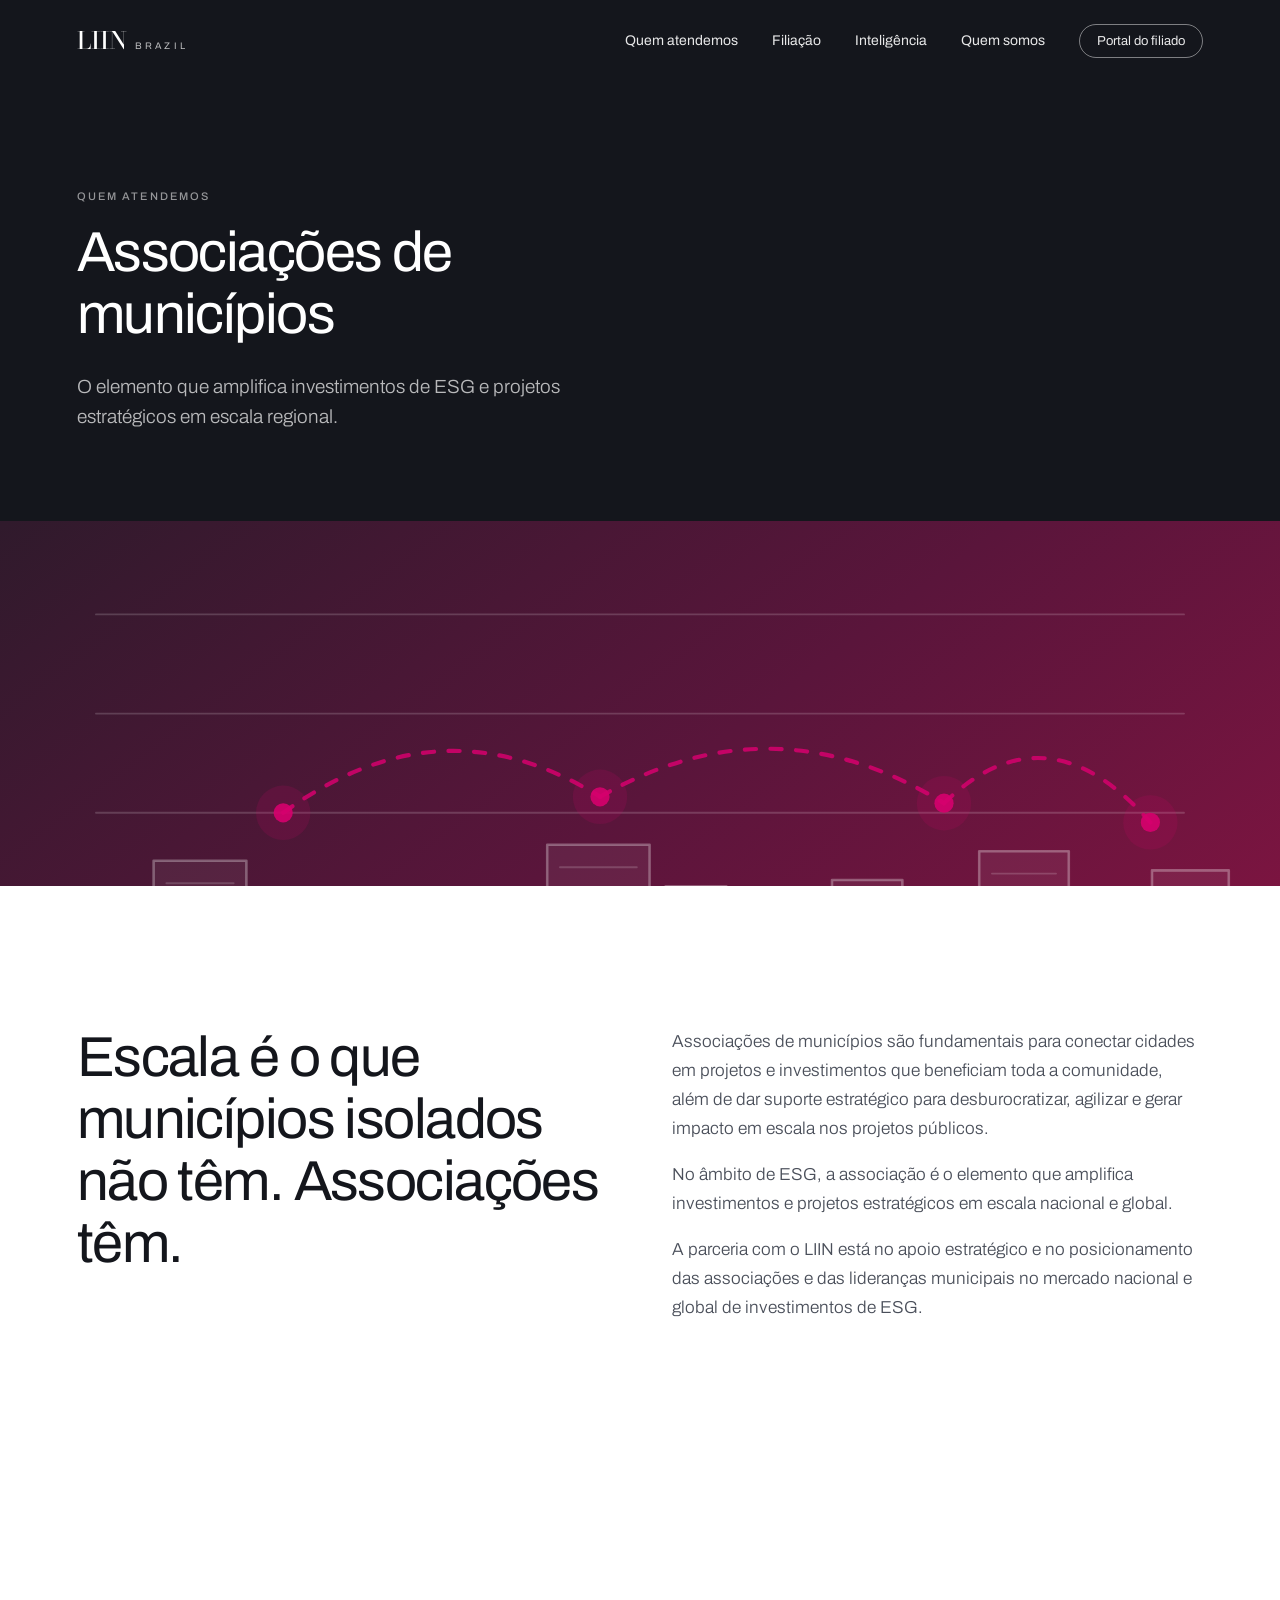
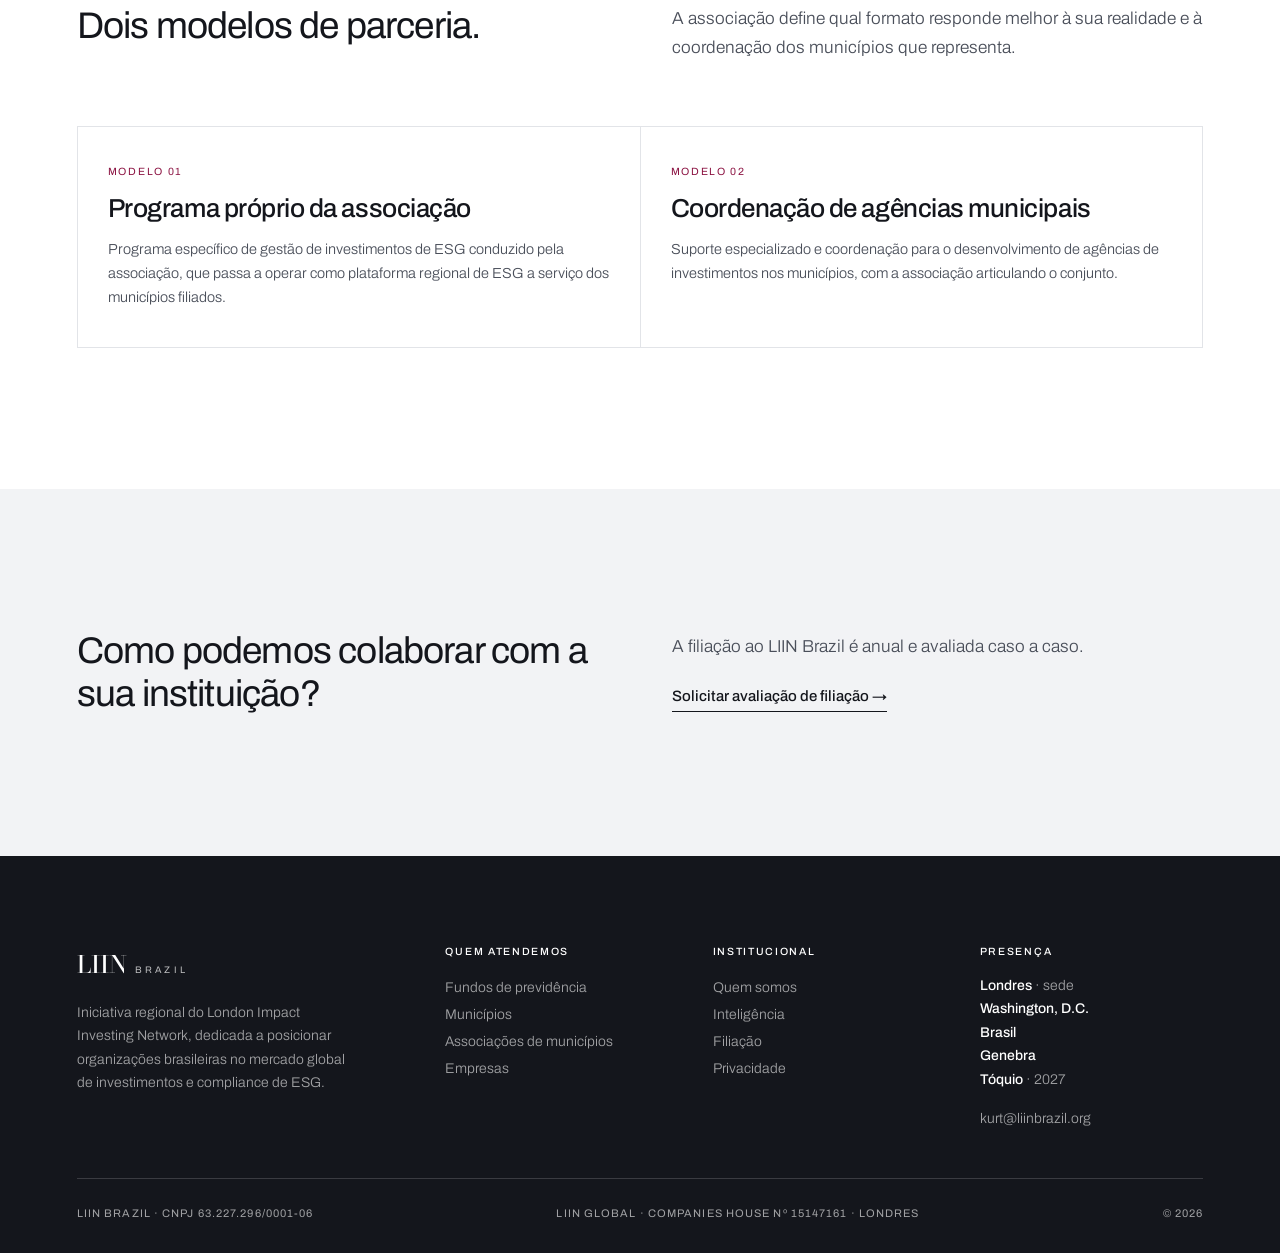
==== associacoes-de-municipios.html @ 5e92a4c8 "Add files via upload" ====
<!doctype html>
<html lang="pt-BR">
<head>
<meta charset="utf-8">
<meta name="viewport" content="width=device-width,initial-scale=1">
<title>Associações de municípios — LIIN Brazil</title>
<meta name="description" content="Dois modelos de parceria do LIIN Brazil para associações de municípios no mercado de investimentos de ESG.">
<link rel="canonical" href="https://liinbrazil.org/associacoes-de-municipios">
<meta property="og:type" content="website"><meta property="og:site_name" content="LIIN Brazil">
<meta property="og:locale" content="pt_BR"><meta property="og:title" content="Associações de municípios — LIIN Brazil">
<meta property="og:description" content="Dois modelos de parceria do LIIN Brazil para associações de municípios no mercado de investimentos de ESG.">
<meta property="og:url" content="https://liinbrazil.org/associacoes-de-municipios">
<meta property="og:image" content="https://liinbrazil.org/img/og-liin.png">
<meta name="twitter:card" content="summary_large_image">
<meta name="theme-color" content="#14161C">
<link rel="icon" href="/favicon.svg" type="image/svg+xml">
<link rel="preconnect" href="https://fonts.googleapis.com">
<link rel="preconnect" href="https://fonts.gstatic.com" crossorigin>
<link href="https://fonts.googleapis.com/css2?family=Archivo:wght@300;400;500;600&family=Bodoni+Moda:opsz,wght@6..96,400;6..96,500&display=swap" rel="stylesheet">
<link rel="stylesheet" href="/css/liin.css">
</head>
<body>
<nav class="nav" id="nav">
  <a href="/" class="mark"><b>LIIN</b><i>BRAZIL</i></a>
  <div class="menu">
    <a href="/#audiencias">Quem atendemos</a>
    <a href="/#modelo">Filiação</a>
    <a href="/inteligencia">Inteligência</a>
    <a href="/quem-somos">Quem somos</a>
    <a href="/#contato" class="pill">Portal do filiado</a>
  </div>
  <button class="bg" aria-label="Menu">≡</button>
</nav>
<header class="top">
  <span class="eyebrow">Quem atendemos</span>
  <h1 class="h-l">Associações de municípios</h1>
  <p>O elemento que amplifica investimentos de ESG e projetos estratégicos em escala regional.</p>
</header>
<div class="hero-art"><img src="img/associacoes-de-municipios.svg" alt="Núcleos urbanos ao longo do horizonte, conectados por arcos."></div>
<section class="s">
  <div class="two rv">
    <h2 class="h-l">Escala é o que municípios isolados não têm. Associações têm.</h2>
    <div class="stack">
      <p class="body">Associações de municípios são fundamentais para conectar cidades em projetos e investimentos que beneficiam toda a comunidade, além de dar suporte estratégico para desburocratizar, agilizar e gerar impacto em escala nos projetos públicos.</p>
      <p class="body">No âmbito de ESG, a associação é o elemento que amplifica investimentos e projetos estratégicos em escala nacional e global.</p>
      <p class="body">A parceria com o LIIN está no apoio estratégico e no posicionamento das associações e das lideranças municipais no mercado nacional e global de investimentos de ESG.</p>
    </div>
  </div>
</section>
<section class="s">
  <div class="two rv">
    <h2 class="h-m">Dois modelos de parceria.</h2>
    <p class="body">A associação define qual formato responde melhor à sua realidade e à coordenação dos municípios que representa.</p>
  </div>
  <div class="mods rv">
    <div>
      <em>Modelo 01</em>
      <h3>Programa próprio da associação</h3>
      <p>Programa específico de gestão de investimentos de ESG conduzido pela associação, que passa a operar como plataforma regional de ESG a serviço dos municípios filiados.</p>
    </div>
    <div>
      <em>Modelo 02</em>
      <h3>Coordenação de agências municipais</h3>
      <p>Suporte especializado e coordenação para o desenvolvimento de agências de investimentos nos municípios, com a associação articulando o conjunto.</p>
    </div>
  </div>
</section>
<section class="s cta">
  <div class="two rv">
    <h2 class="h-m">Como podemos colaborar com a sua instituição?</h2>
    <div>
      <p class="body" style="margin-bottom:26px">A filiação ao LIIN Brazil é anual e avaliada caso a caso.</p>
      <a href="/#contato" class="lnk">Solicitar avaliação de filiação →</a>
    </div>
  </div>
</section>
<footer>
  <div class="f-top">
    <div>
      <a href="/" class="mark"><b>LIIN</b><i>BRAZIL</i></a>
      <p>Iniciativa regional do London Impact Investing Network, dedicada a posicionar organizações brasileiras no mercado global de investimentos e compliance de ESG.</p>
    </div>
    <div class="f-col"><b>Quem atendemos</b>
      <a href="/fundos-de-previdencia">Fundos de previdência</a>
      <a href="/municipios">Municípios</a>
      <a href="/associacoes-de-municipios">Associações de municípios</a>
      <a href="/empresas">Empresas</a></div>
    <div class="f-col"><b>Institucional</b>
      <a href="/quem-somos">Quem somos</a>
      <a href="/inteligencia">Inteligência</a>
      <a href="/#modelo">Filiação</a>
      <a href="/privacidade">Privacidade</a></div>
    <div class="f-col"><b>Presença</b>
      <p class="pres"><b>Londres</b> · sede<br><b>Washington, D.C.</b><br><b>Brasil</b><br><b>Genebra</b><br><b>Tóquio</b> · 2027</p>
      <a href="mailto:kurt@liinbrazil.org" style="margin-top:14px">kurt@liinbrazil.org</a></div>
  </div>
  <div class="f-bot">
    <span>LIIN BRAZIL · CNPJ 63.227.296/0001-06</span>
    <span>LIIN GLOBAL · COMPANIES HOUSE Nº 15147161 · LONDRES</span>
    <span>© 2026</span>
  </div>
</footer>
<script src="/js/liin.js" defer></script>
</body>
</html>
---- css/liin.css ----
/* LIIN Brazil — folha de estilo única
   Editar aqui altera as oito páginas. */

:root{
  --ink:#14161C; --ink-70:#4A4F5A; --ink-45:#7C818C;
  --paper:#FFFFFF; --cool:#F2F3F5; --line:#E2E4E8; --field:#CDD1D8;
  --bordo:#8C1443; --magenta:#D6006E; --coral:#EE5A38;
  --sans:"Archivo",system-ui,-apple-system,sans-serif;
  --serif:"Bodoni Moda",Georgia,serif;
  --pad:clamp(22px,6vw,110px);
  --gut:clamp(28px,5vw,72px);
}

/* ── base ── */
*{margin:0;padding:0;box-sizing:border-box}
body{font-family:var(--sans);font-weight:400;color:var(--ink);background:var(--paper);
     -webkit-font-smoothing:antialiased;overflow-x:hidden}
a{color:inherit;text-decoration:none}
img{max-width:100%;display:block}
:focus-visible{outline:2px solid var(--magenta);outline-offset:4px}
h1,h2,h3{font-weight:400;letter-spacing:-.028em;line-height:1.07}

.h-xl{font-size:clamp(38px,6.6vw,92px);line-height:1.06}
.h-l{font-size:clamp(28px,4.4vw,60px);line-height:1.1}
.h-m{font-size:clamp(23px,2.9vw,38px);line-height:1.16;letter-spacing:-.022em}
.body{font-size:clamp(15px,1.35vw,17.5px);line-height:1.68;color:var(--ink-70);font-weight:300}
.trust{font-size:clamp(13px,1.35vw,16px);color:var(--ink-45)}
.eyebrow{font-size:11px;letter-spacing:.19em;text-transform:uppercase;color:var(--ink-45);font-weight:500}
.stack .body+.body{margin-top:17px}

.lnk{display:inline-flex;align-items:center;gap:12px;font-size:15px;font-weight:500;padding-bottom:7px;
     border-bottom:1px solid var(--ink);transition:gap .3s,border-color .3s,color .3s}
.lnk:hover{gap:19px;color:var(--bordo);border-color:var(--bordo)}
.lnk.on-dark{border-color:rgba(255,255,255,.5);color:#fff}
.lnk.on-dark:hover{border-color:#fff;color:#fff}

.art{position:relative;overflow:hidden;background:#0F1116}
.art>video{position:absolute;inset:0;width:100%;height:100%;object-fit:cover;background:#0F1116}
.art>img{position:absolute;inset:0;width:100%;height:100%;object-fit:cover;max-width:none}

.s{padding:clamp(78px,11vw,168px) var(--pad)}
.two{display:grid;grid-template-columns:1fr 1fr;gap:var(--gut);align-items:start}

/* ── navegação ── */
.nav{position:fixed;inset:0 0 auto;z-index:90;display:flex;align-items:center;justify-content:space-between;
     padding:22px var(--pad);background:transparent;transition:background .45s,padding .45s,box-shadow .45s}
.nav.up{background:#fff;padding:15px var(--pad);box-shadow:0 1px 0 var(--line)}
.mark{display:flex;align-items:baseline;gap:8px;color:#fff;transition:color .45s}
.nav.up .mark{color:var(--ink)}
.mark b{font-family:var(--serif);font-size:24px;font-weight:500}
.mark i{font-style:normal;font-size:9.5px;letter-spacing:.34em;opacity:.72}
.menu{display:flex;align-items:center;gap:34px}
.menu a{font-size:14px;color:rgba(255,255,255,.9);transition:color .45s,opacity .25s}
.nav.up .menu a{color:var(--ink)}
.menu a:hover{opacity:.62}
.menu .pill{border:1px solid rgba(255,255,255,.45);padding:9px 17px;border-radius:100px;font-size:13px}
.nav.up .menu .pill{border-color:var(--line)}
.menu .pill:hover{background:var(--magenta);border-color:var(--magenta);color:#fff;opacity:1}
.bg{display:none;background:none;border:0;color:#fff;font-size:23px;cursor:pointer}
.nav.up .bg{color:var(--ink)}

/* ── aberturas ── */
.hero{min-height:94svh;display:flex;align-items:flex-end}
.hero::after{content:"";position:absolute;inset:0;z-index:1;
  background:linear-gradient(180deg,rgba(15,17,22,.66) 0%,rgba(15,17,22,.14) 40%,rgba(15,17,22,.88) 100%)}
.hero-in{position:relative;z-index:2;padding:0 var(--pad) clamp(56px,7vw,96px);width:100%}
.hero .trust{color:rgba(255,255,255,.68);margin-bottom:clamp(18px,2.4vw,30px)}
.hero h1{color:#fff;max-width:17ch}
.hero h1 em{font-style:normal;font-weight:600}
.hero .lnk{margin-top:clamp(30px,4vw,48px)}

.top{background:#14161C;color:#fff;padding:clamp(130px,15vw,190px) var(--pad) clamp(56px,7vw,88px)}
.top .eyebrow{display:block;color:rgba(255,255,255,.55);margin-bottom:20px}
.top h1{color:#fff;max-width:16ch}
.top p{color:rgba(255,255,255,.7);font-size:clamp(16px,1.5vw,19px);line-height:1.6;max-width:52ch;margin-top:26px;font-weight:300}
.hero-art{aspect-ratio:21/6;position:relative;overflow:hidden;background:#0F1116}
.hero-art img{position:absolute;inset:0;width:100%;height:100%;object-fit:cover;max-width:none}

/* ── números ── */
.nums{display:grid;grid-template-columns:repeat(5,1fr);gap:var(--gut);grid-template-rows:auto auto auto;
      margin-top:clamp(56px,7vw,104px);border-top:1px solid var(--line);padding-top:clamp(26px,3vw,40px)}
.num{display:grid;grid-row:span 3;grid-template-rows:subgrid;row-gap:0}
.num b,.imp b{font-family:var(--serif);font-weight:400;letter-spacing:-.03em;line-height:1;white-space:nowrap;
       align-self:end;display:flex;align-items:baseline;gap:.12em}
.num b{font-size:clamp(30px,3.9vw,54px)}
.num b u,.imp b u{text-decoration:none;font-size:.46em;letter-spacing:-.01em}
.num span{font-size:13.5px;line-height:1.55;color:var(--ink-70);font-weight:300;padding-top:18px;align-self:start}
.num i,.imp i{font-style:normal;font-size:10px;letter-spacing:.16em;color:var(--ink-45);
       text-transform:uppercase;padding-top:12px;align-self:end}
.num.gap b{color:var(--bordo)}

.impact{display:grid;grid-template-columns:repeat(3,1fr);gap:var(--gut);grid-template-rows:auto auto auto;
        margin-top:clamp(44px,5vw,72px);padding-top:clamp(26px,3vw,38px);border-top:1px solid rgba(20,22,28,.28)}
.imp{display:grid;grid-row:span 3;grid-template-rows:subgrid;row-gap:0}
.imp b{color:var(--bordo);font-size:clamp(28px,3.5vw,48px)}
.imp span{font-size:14px;line-height:1.55;color:var(--ink);font-weight:300;padding-top:16px;align-self:start;max-width:34ch}

/* ── regulações ── */
.reg{background:var(--cool)}
.reg-cols{display:grid;grid-template-columns:repeat(3,1fr);gap:var(--gut);margin-top:clamp(52px,6vw,86px)}
.reg-col h3{font-size:16px;font-weight:600;letter-spacing:0;padding-bottom:15px;border-bottom:1px solid var(--ink);margin-bottom:5px}
.reg-col li{list-style:none;padding:16px 0;border-bottom:1px solid var(--line);display:flex;gap:16px;align-items:baseline}
.reg-col li em{font-style:normal;font-size:10.5px;letter-spacing:.13em;color:var(--bordo);white-space:nowrap;min-width:62px;text-transform:uppercase}
.reg-col li span{font-size:14.5px;line-height:1.5;font-weight:300}

/* ── declaração e citações ── */
.stmt{min-height:74svh;display:flex;align-items:center}
.stmt::after{content:"";position:absolute;inset:0;z-index:1;
  background:linear-gradient(90deg,rgba(15,17,22,.9) 0%,rgba(15,17,22,.62) 46%,rgba(15,17,22,.2) 100%)}
.stmt-in{position:relative;z-index:2;padding:clamp(64px,8vw,104px) var(--pad);max-width:1080px}
.stmt .body{color:rgba(255,255,255,.74);max-width:58ch;margin-bottom:clamp(26px,3.4vw,42px)}
.stmt h2{color:#fff;max-width:22ch}
.stmt h2 em{font-family:var(--serif);font-style:italic;font-weight:400}

.pull{background:var(--cool)}
.pull blockquote{font-family:var(--serif);font-size:clamp(22px,3vw,40px);line-height:1.22;letter-spacing:-.022em;max-width:26ch}

.quote{min-height:52svh;display:flex;align-items:center;position:relative;overflow:hidden;background:#0F1116}
.quote>img{position:absolute;inset:0;width:100%;height:100%;object-fit:cover;max-width:none}
.quote::after{content:"";position:absolute;inset:0;z-index:1;
  background:linear-gradient(90deg,rgba(15,17,22,.9),rgba(15,17,22,.5) 62%,rgba(15,17,22,.24))}
.quote .in{position:relative;z-index:2;padding:clamp(52px,6vw,88px) var(--pad);max-width:1000px}
.quote blockquote{font-family:var(--serif);color:#fff;font-size:clamp(22px,3.2vw,44px);line-height:1.2;letter-spacing:-.022em}
.quote figcaption{margin-top:24px;font-size:13px;letter-spacing:.12em;text-transform:uppercase;color:rgba(255,255,255,.5)}

/* ── audiências e cards ── */
.aud{display:grid;grid-template-columns:repeat(4,1fr);gap:var(--gut);
     grid-template-rows:auto auto auto auto;margin-top:clamp(52px,6vw,88px)}
.aud article{display:grid;grid-row:span 4;grid-template-rows:subgrid;row-gap:0}
.card-slot{aspect-ratio:4/3;margin-bottom:22px}
.aud h3{font-size:19px;letter-spacing:-.014em;margin-bottom:11px;font-weight:500;align-self:start}
.aud p{font-size:14px;line-height:1.6;color:var(--ink-70);font-weight:300;margin-bottom:19px;align-self:start}
.aud .lnk{font-size:13.5px;align-self:end;justify-self:start}

.ideas{display:grid;grid-template-columns:repeat(3,1fr);gap:var(--gut);
       grid-template-rows:auto auto auto auto;margin-top:clamp(48px,6vw,80px)}
.idea{display:grid;grid-row:span 4;grid-template-rows:subgrid;row-gap:0}
.idea .card-slot{aspect-ratio:3/2;margin-bottom:20px}
.idea em{font-style:normal;font-size:10.5px;letter-spacing:.15em;color:var(--bordo);text-transform:uppercase;align-self:start}
.idea h3{font-size:18px;line-height:1.28;letter-spacing:-.014em;margin:12px 0 14px;font-weight:500;align-self:start}
.idea .lnk{align-self:end;justify-self:start}

/* ── serviços e linhas ── */
.model{background:var(--cool)}
.svc,.focus-rows{margin-top:clamp(44px,5vw,72px);border-top:1px solid var(--ink)}
.svc-r{display:grid;grid-template-columns:56px 1fr 1.45fr;gap:var(--gut);padding:clamp(24px,3vw,36px) 0;
       border-bottom:1px solid var(--line);align-items:start}
.svc-r em{font-style:normal;font-size:11px;letter-spacing:.14em;color:var(--ink-45);padding-top:8px}
.svc-r h3{font-size:clamp(18px,2.1vw,25px);letter-spacing:-.018em;font-weight:500;line-height:1.3}
.svc-r p{font-size:14.5px;line-height:1.62;color:var(--ink-70);font-weight:300;padding-top:3px}
.frow{display:grid;grid-template-columns:.42fr 1fr;gap:var(--gut);padding:clamp(26px,3.2vw,40px) 0;
      border-bottom:1px solid var(--line);align-items:baseline}
.frow h3{font-size:clamp(18px,2vw,24px);letter-spacing:-.018em;font-weight:500}
.frow p{font-size:15px;line-height:1.66;color:var(--ink-70);font-weight:300}

.mods{display:grid;grid-template-columns:1fr 1fr;gap:1px;background:var(--line);border:1px solid var(--line);margin-top:clamp(44px,5vw,68px)}
.mods>div{background:var(--paper);padding:34px 30px 38px}
.mods em{font-style:normal;font-size:10.5px;letter-spacing:.16em;text-transform:uppercase;color:var(--bordo)}
.mods h3{font-size:clamp(19px,2.2vw,26px);letter-spacing:-.018em;font-weight:500;margin:14px 0 12px;line-height:1.25}
.mods p{font-size:14.5px;line-height:1.66;color:var(--ink-70);font-weight:300}

/* ── credibilidade ── */
.cred{background:var(--ink);color:#fff}
.cred h2{color:#fff}
.cred .body{color:rgba(255,255,255,.66)}
.orgs{display:grid;grid-template-columns:repeat(7,1fr);gap:1px;background:rgba(255,255,255,.16);
      margin-top:clamp(48px,6vw,80px);border:1px solid rgba(255,255,255,.16)}
.orgs span{background:var(--ink);padding:26px 12px;text-align:center;font-size:11px;letter-spacing:.13em;
      color:rgba(255,255,255,.78);display:flex;align-items:center;justify-content:center;min-height:82px}
/* faixa de credenciais — logos institucionais */
.creds{margin-top:clamp(32px,3.6vw,46px);padding-top:28px;border-top:1px solid var(--line)}
.creds .eyebrow{display:block;margin-bottom:22px}
.creds ul{list-style:none;display:flex;flex-wrap:wrap;align-items:center;gap:clamp(26px,3.4vw,50px)}
.creds li{display:flex;align-items:center}
.creds img{width:auto;filter:grayscale(1);opacity:.62;transition:filter .3s,opacity .3s}
.creds li:hover img{filter:none;opacity:1}
.l-lgim{height:44px}
.l-pnud{height:44px}
.l-bid{height:26px}
.l-ifc{height:24px}
.l-unpri{height:26px}
.creds-mais{margin-top:22px;font-size:12.5px;letter-spacing:.1em;color:var(--ink-45)}
.perfil{margin-top:24px}
.refs{display:flex;flex-wrap:wrap;gap:26px;margin-top:34px}
.refs a{font-size:13.5px;color:rgba(255,255,255,.68);border-bottom:1px solid rgba(255,255,255,.26);padding-bottom:4px;transition:.25s}
.refs a:hover{color:#fff;border-color:#fff}

/* ── liderança e mapa ── */
.lead{display:grid;grid-template-columns:.85fr 1.15fr;gap:var(--gut);align-items:start}
.portrait{aspect-ratio:4/5;background:linear-gradient(160deg,#1B2130,#4A2233);position:relative}
.portrait span{position:absolute;left:14px;bottom:12px;font-size:9px;letter-spacing:.2em;color:rgba(255,255,255,.34)}
.lead .role{font-size:14.5px;color:var(--ink-45);margin-bottom:26px}
.stats{display:grid;grid-template-columns:repeat(3,1fr);gap:var(--gut);margin-top:36px;padding-top:30px;border-top:1px solid var(--line)}
.stats b{display:block;font-family:var(--serif);font-size:clamp(24px,2.8vw,36px);font-weight:400;letter-spacing:-.03em;line-height:1}
.stats span{display:block;margin-top:11px;font-size:13px;line-height:1.5;color:var(--ink-70);font-weight:300}
.geo{background:#14161C;color:#fff}
.geo h2{color:#fff}
.geo .body{color:rgba(255,255,255,.66)}
.map{margin-top:clamp(44px,5vw,68px);aspect-ratio:21/9;position:relative;overflow:hidden}
.map img{position:absolute;inset:0;width:100%;height:100%;object-fit:cover;max-width:none}

/* ── materiais e notícias ── */
.mat{display:grid;grid-template-columns:repeat(3,1fr);gap:var(--gut);grid-template-rows:auto auto auto auto;margin-top:clamp(44px,5vw,70px)}
.mat>a{display:grid;grid-row:span 4;grid-template-rows:subgrid;row-gap:0}
.mat .box{aspect-ratio:3/2;position:relative;overflow:hidden;background:#0F1116;margin-bottom:18px}
.mat .box img{position:absolute;inset:0;width:100%;height:100%;object-fit:cover;max-width:none}
.mat em{font-style:normal;font-size:10.5px;letter-spacing:.16em;text-transform:uppercase;color:var(--bordo);align-self:start}
.mat h3{font-size:17px;line-height:1.3;letter-spacing:-.014em;font-weight:500;margin:11px 0 10px;align-self:start}
.mat p{font-size:13.5px;line-height:1.6;color:var(--ink-70);font-weight:300;margin-bottom:16px;align-self:start}
.mat .go{font-size:13px;font-weight:500;border-bottom:1px solid var(--line);padding-bottom:4px;align-self:end;justify-self:start;transition:.25s}
.mat>a:hover .go{color:var(--bordo);border-color:var(--bordo)}
.news{display:flex;flex-wrap:wrap;gap:24px;margin-top:clamp(38px,4vw,54px);padding-top:30px;border-top:1px solid var(--line)}
.news a{font-size:14px;border-bottom:1px solid var(--line);padding-bottom:4px;transition:.25s}
.news a:hover{color:var(--bordo);border-color:var(--bordo)}

/* ── documento legal ── */
.doc{max-width:70ch}
.doc .upd{font-size:12px;letter-spacing:.1em;text-transform:uppercase;color:var(--ink-45);margin-bottom:38px}
.doc h2{font-size:clamp(17px,1.9vw,22px);font-weight:500;letter-spacing:-.014em;margin:38px 0 12px}
.doc h2:first-of-type{margin-top:0}
.doc p{font-size:15.5px;line-height:1.72;color:var(--ink-70);font-weight:300}
.doc p+p{margin-top:12px}
.doc a{border-bottom:1px solid var(--line);color:var(--ink)}
.doc a:hover{color:var(--bordo);border-color:var(--bordo)}

/* ── contato ── */
.ct{background:var(--cool)}
.cta{background:var(--cool)}
.cta .two{align-items:center}
.ct-grid{display:grid;grid-template-columns:1fr 1fr;gap:var(--gut);align-items:start}
form{display:grid;gap:17px}
.f2{display:grid;grid-template-columns:1fr 1fr;gap:17px}
label{display:block;font-size:11px;letter-spacing:.13em;text-transform:uppercase;color:var(--ink-45);margin-bottom:8px}
input,select,textarea{width:100%;padding:13px 0;border:0;border-bottom:1px solid var(--field);background:transparent;
   font-family:var(--sans);font-size:15.5px;color:var(--ink);font-weight:300;transition:border-color .25s}
input:focus,select:focus,textarea:focus{outline:none;border-color:var(--magenta)}
textarea{resize:vertical;min-height:60px}
.tags{display:flex;flex-wrap:wrap;gap:8px}
.tag{font-size:13px;padding:9px 15px;border:1px solid var(--field);border-radius:100px;cursor:pointer;
     transition:.22s;font-weight:300;user-select:none}
.tag:hover{border-color:var(--ink)}
.tag.on{background:var(--ink);border-color:var(--ink);color:#fff}
.ok{display:flex;gap:11px;align-items:flex-start;font-size:13px;color:var(--ink-70);line-height:1.55;font-weight:300;text-transform:none;letter-spacing:0}
.ok input{width:auto;padding:0;margin-top:3px}
button.send{justify-self:start;background:var(--magenta);color:#fff;border:0;padding:15px 34px;border-radius:100px;
   font-family:var(--sans);font-size:14.5px;font-weight:500;cursor:pointer;transition:background .25s}
button.send:hover{background:#B00059}

/* ── rodapé ── */
footer{background:var(--ink);color:rgba(255,255,255,.6);padding:clamp(60px,7vw,94px) var(--pad) 34px}
.f-top{display:grid;grid-template-columns:1.5fr 1fr 1fr 1.1fr;gap:var(--gut);padding-bottom:46px;border-bottom:1px solid rgba(255,255,255,.16)}
.f-top .mark{color:#fff;margin-bottom:18px}
.f-top p{font-size:14px;line-height:1.68;font-weight:300;max-width:34ch}
.f-col b{display:block;color:#fff;font-size:10.5px;letter-spacing:.16em;text-transform:uppercase;margin-bottom:17px;font-weight:500}
.f-col a{display:block;font-size:14px;padding:6px 0;font-weight:300;transition:color .2s}
.f-col a:hover{color:#fff}
.pres{font-size:14px;line-height:2;font-weight:300}
.pres b{display:inline;color:#fff;font-size:14px;letter-spacing:0;text-transform:none;font-weight:500;margin:0}
.f-bot{padding-top:28px;display:flex;justify-content:space-between;gap:18px;flex-wrap:wrap;font-size:11px;letter-spacing:.1em}

/* ── revelação ── */
.rv{opacity:0;transform:translateY(22px);transition:opacity .9s cubic-bezier(.16,.7,.3,1),transform .9s cubic-bezier(.16,.7,.3,1)}
.rv.in{opacity:1;transform:none}

@supports not (grid-template-rows:subgrid){
  .num,.imp,.aud article,.idea,.mat>a{display:block;grid-row:auto}
  .num b,.imp b{display:flex}
}

/* ── responsivo ── */
@media(max-width:1000px){
  .menu{display:none}
  .bg{display:block}
  .two,.ct-grid,.lead,.reg-cols,.mods{grid-template-columns:1fr}
  .nums{grid-template-columns:1fr 1fr;grid-template-rows:repeat(6,auto)}
  .impact{grid-template-columns:1fr;grid-template-rows:none}
  .imp{display:block;grid-row:auto;padding-bottom:26px}
  .aud,.ideas,.mat{grid-template-columns:1fr;grid-template-rows:none}
  .aud article,.idea,.mat>a{display:block;grid-row:auto;margin-bottom:22px}
  .orgs{grid-template-columns:repeat(4,1fr)}
  .creds ul{gap:24px}
  .l-lgim,.l-pnud{height:36px}
  .l-bid{height:21px}
  .l-ifc{height:19px}
  .l-unpri{height:21px}
  .svc-r,.frow{grid-template-columns:1fr;gap:10px}
  .svc-r em{display:none}
  .f-top{grid-template-columns:1fr 1fr}
  .map{aspect-ratio:4/3}
  .hero-art{aspect-ratio:16/7}
  .portrait{max-width:340px}
}
@media(max-width:600px){
  .nums{grid-template-columns:1fr;grid-template-rows:repeat(15,auto)}
  .f2,.orgs,.f-top,.stats{grid-template-columns:1fr}
  .orgs span{min-height:64px}
}
@media(prefers-reduced-motion:reduce){
  *{transition-duration:.001s!important;animation:none!important}
  html{scroll-behavior:auto}
  .rv{opacity:1;transform:none}
}
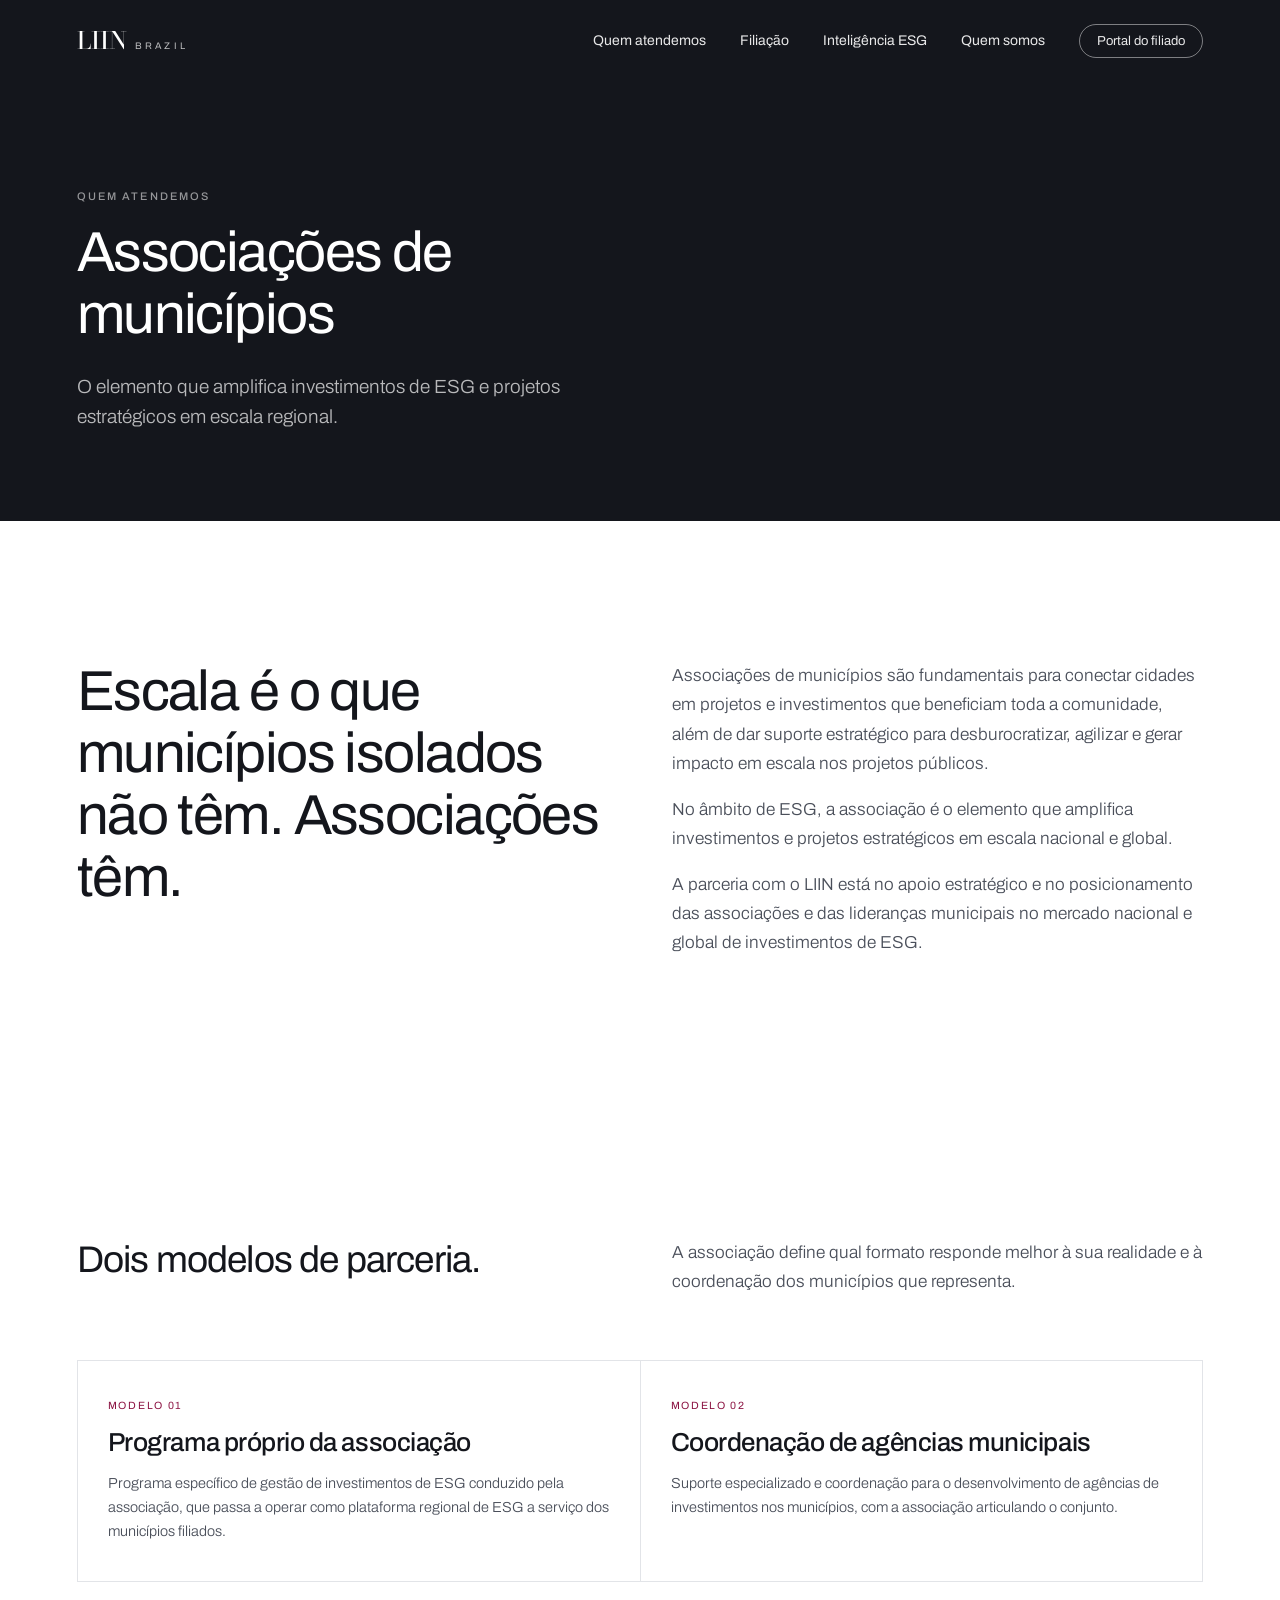
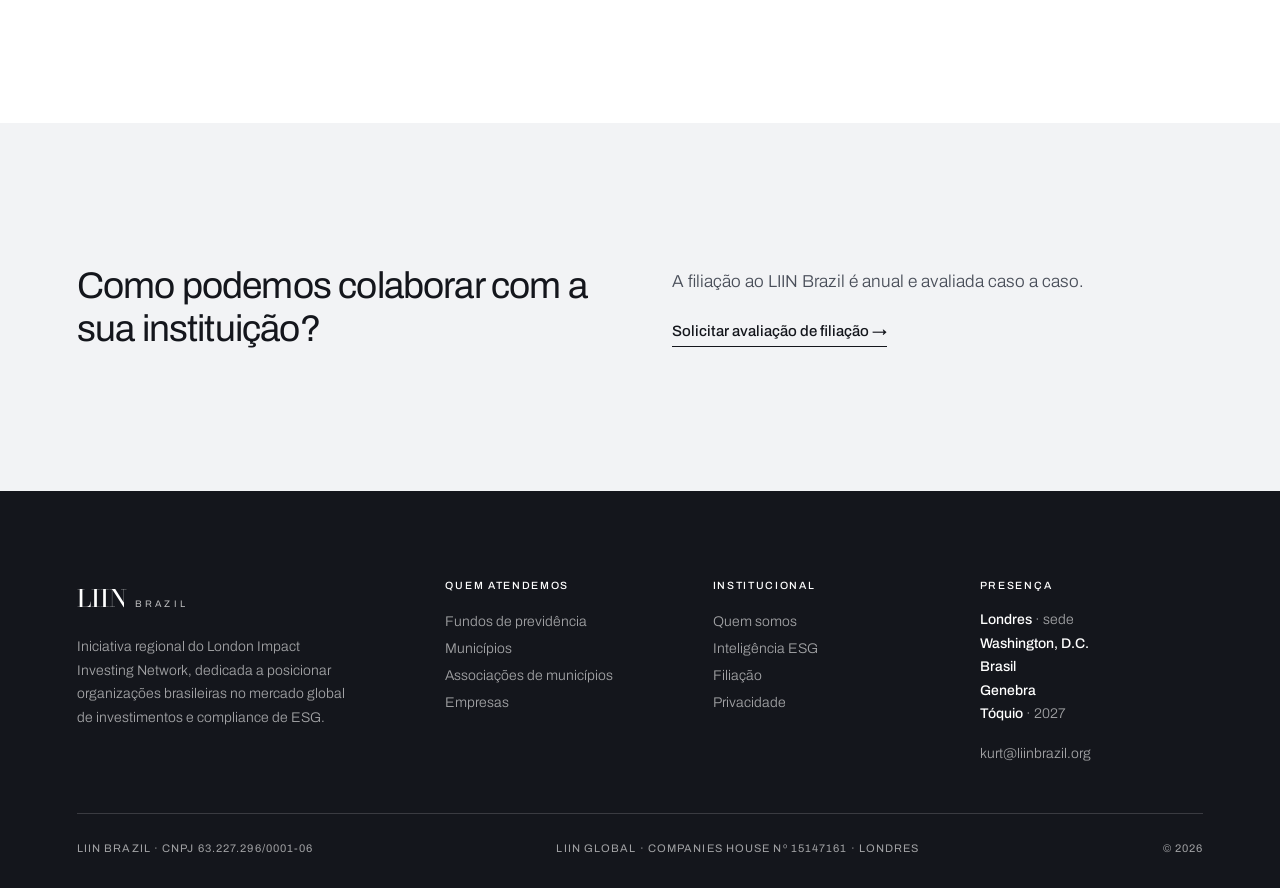
==== commit bac32c72: "Add files via upload" ====
--- a/associacoes-de-municipios.html
+++ b/associacoes-de-municipios.html
@@ -18,6 +18,7 @@
 <link rel="preconnect" href="https://fonts.gstatic.com" crossorigin>
 <link href="https://fonts.googleapis.com/css2?family=Archivo:wght@300;400;500;600&family=Bodoni+Moda:opsz,wght@6..96,400;6..96,500&display=swap" rel="stylesheet">
 <link rel="stylesheet" href="/css/liin.css">
+<link rel="stylesheet" href="/css/liin-desktop.css" media="(min-width:1001px)">
 </head>
 <body>
 <nav class="nav" id="nav">
@@ -25,7 +26,7 @@
   <div class="menu">
     <a href="/#audiencias">Quem atendemos</a>
     <a href="/#modelo">Filiação</a>
-    <a href="/inteligencia">Inteligência</a>
+    <a href="/inteligencia">Inteligência ESG</a>
     <a href="/quem-somos">Quem somos</a>
     <a href="/#contato" class="pill">Portal do filiado</a>
   </div>
@@ -36,7 +37,6 @@
   <h1 class="h-l">Associações de municípios</h1>
   <p>O elemento que amplifica investimentos de ESG e projetos estratégicos em escala regional.</p>
 </header>
-<div class="hero-art"><img src="img/associacoes-de-municipios.svg" alt="Núcleos urbanos ao longo do horizonte, conectados por arcos."></div>
 <section class="s">
   <div class="two rv">
     <h2 class="h-l">Escala é o que municípios isolados não têm. Associações têm.</h2>
@@ -87,7 +87,7 @@
       <a href="/empresas">Empresas</a></div>
     <div class="f-col"><b>Institucional</b>
       <a href="/quem-somos">Quem somos</a>
-      <a href="/inteligencia">Inteligência</a>
+      <a href="/inteligencia">Inteligência ESG</a>
       <a href="/#modelo">Filiação</a>
       <a href="/privacidade">Privacidade</a></div>
     <div class="f-col"><b>Presença</b>
--- a/css/liin.css
+++ b/css/liin.css
@@ -106,9 +106,10 @@
 /* ── declaração e citações ── */
 .stmt{min-height:74svh;display:flex;align-items:center}
 .stmt::after{content:"";position:absolute;inset:0;z-index:1;
-  background:linear-gradient(90deg,rgba(15,17,22,.9) 0%,rgba(15,17,22,.62) 46%,rgba(15,17,22,.2) 100%)}
-.stmt-in{position:relative;z-index:2;padding:clamp(64px,8vw,104px) var(--pad);max-width:1080px}
-.stmt .body{color:rgba(255,255,255,.74);max-width:58ch;margin-bottom:clamp(26px,3.4vw,42px)}
+  background:linear-gradient(90deg,rgba(15,17,22,.84) 0%,rgba(15,17,22,.52) 46%,rgba(15,17,22,.14) 100%)}
+.stmt-in{position:relative;z-index:2;padding:clamp(64px,8vw,104px) var(--pad);width:100%;
+  display:grid;grid-template-columns:1fr 1fr;gap:var(--gut);align-items:start}
+.stmt .body{color:rgba(255,255,255,.74);max-width:58ch;margin-bottom:0}
 .stmt h2{color:#fff;max-width:22ch}
 .stmt h2 em{font-family:var(--serif);font-style:italic;font-weight:400}
 
@@ -142,6 +143,8 @@
 
 /* ── serviços e linhas ── */
 .model{background:var(--cool)}
+.model .two h2{font-size:clamp(28px,3.5vw,48px);text-wrap:balance}
+.model .two .body{padding-top:clamp(2px,1.7vw,25px)}
 .svc,.focus-rows{margin-top:clamp(44px,5vw,72px);border-top:1px solid var(--ink)}
 .svc-r{display:grid;grid-template-columns:56px 1fr 1.45fr;gap:var(--gut);padding:clamp(24px,3vw,36px) 0;
        border-bottom:1px solid var(--line);align-items:start}
@@ -189,6 +192,7 @@
 .lead{display:grid;grid-template-columns:.85fr 1.15fr;gap:var(--gut);align-items:start}
 .portrait{aspect-ratio:4/5;background:linear-gradient(160deg,#1B2130,#4A2233);position:relative}
 .portrait span{position:absolute;left:14px;bottom:12px;font-size:9px;letter-spacing:.2em;color:rgba(255,255,255,.34)}
+.portrait img{position:absolute;inset:0;width:100%;height:100%;object-fit:cover;display:block}
 .lead .role{font-size:14.5px;color:var(--ink-45);margin-bottom:26px}
 .stats{display:grid;grid-template-columns:repeat(3,1fr);gap:var(--gut);margin-top:36px;padding-top:30px;border-top:1px solid var(--line)}
 .stats b{display:block;font-family:var(--serif);font-size:clamp(24px,2.8vw,36px);font-weight:400;letter-spacing:-.03em;line-height:1}
@@ -271,7 +275,7 @@
 @media(max-width:1000px){
   .menu{display:none}
   .bg{display:block}
-  .two,.ct-grid,.lead,.reg-cols,.mods{grid-template-columns:1fr}
+  .two,.ct-grid,.lead,.reg-cols,.mods,.stmt-in{grid-template-columns:1fr}
   .nums{grid-template-columns:1fr 1fr;grid-template-rows:repeat(6,auto)}
   .impact{grid-template-columns:1fr;grid-template-rows:none}
   .imp{display:block;grid-row:auto;padding-bottom:26px}
@@ -284,6 +288,7 @@
   .l-ifc{height:19px}
   .l-unpri{height:21px}
   .svc-r,.frow{grid-template-columns:1fr;gap:10px}
+  .model .two .body{padding-top:0}
   .svc-r em{display:none}
   .f-top{grid-template-columns:1fr 1fr}
   .map{aspect-ratio:4/3}
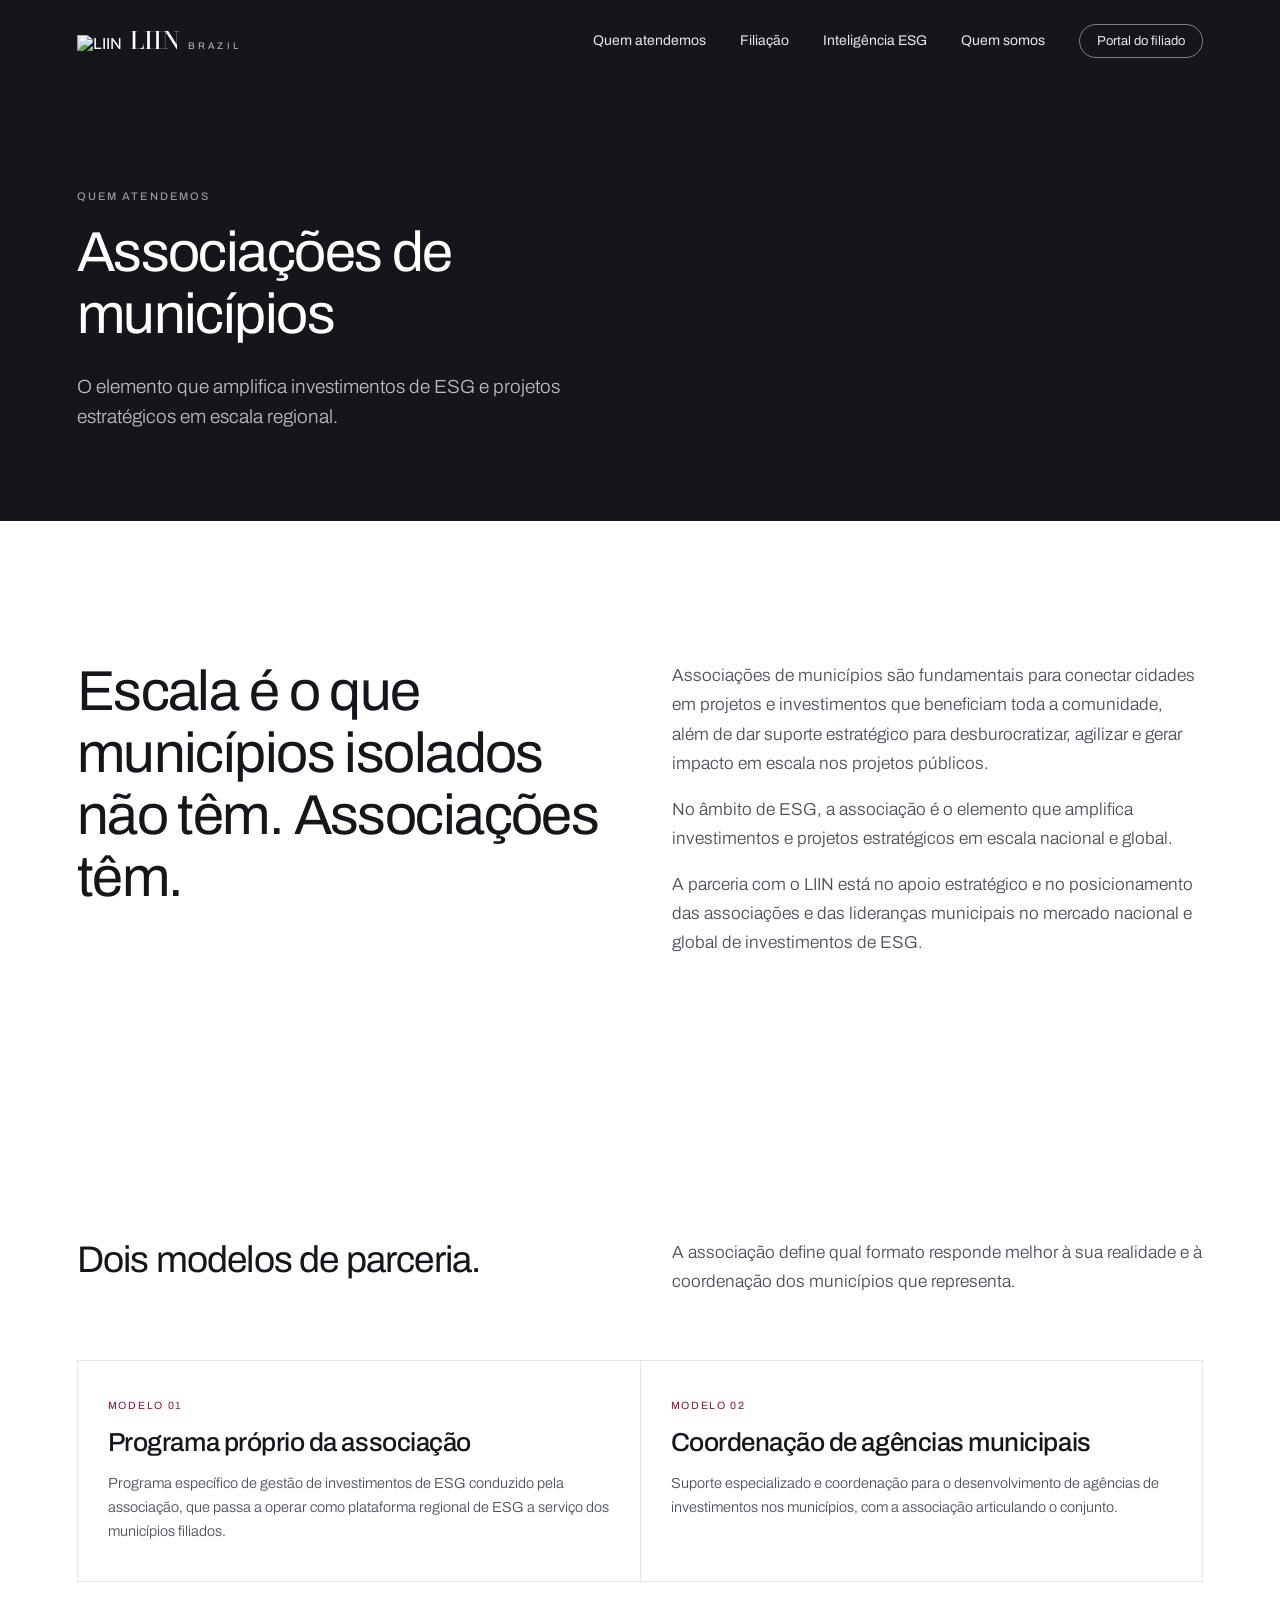
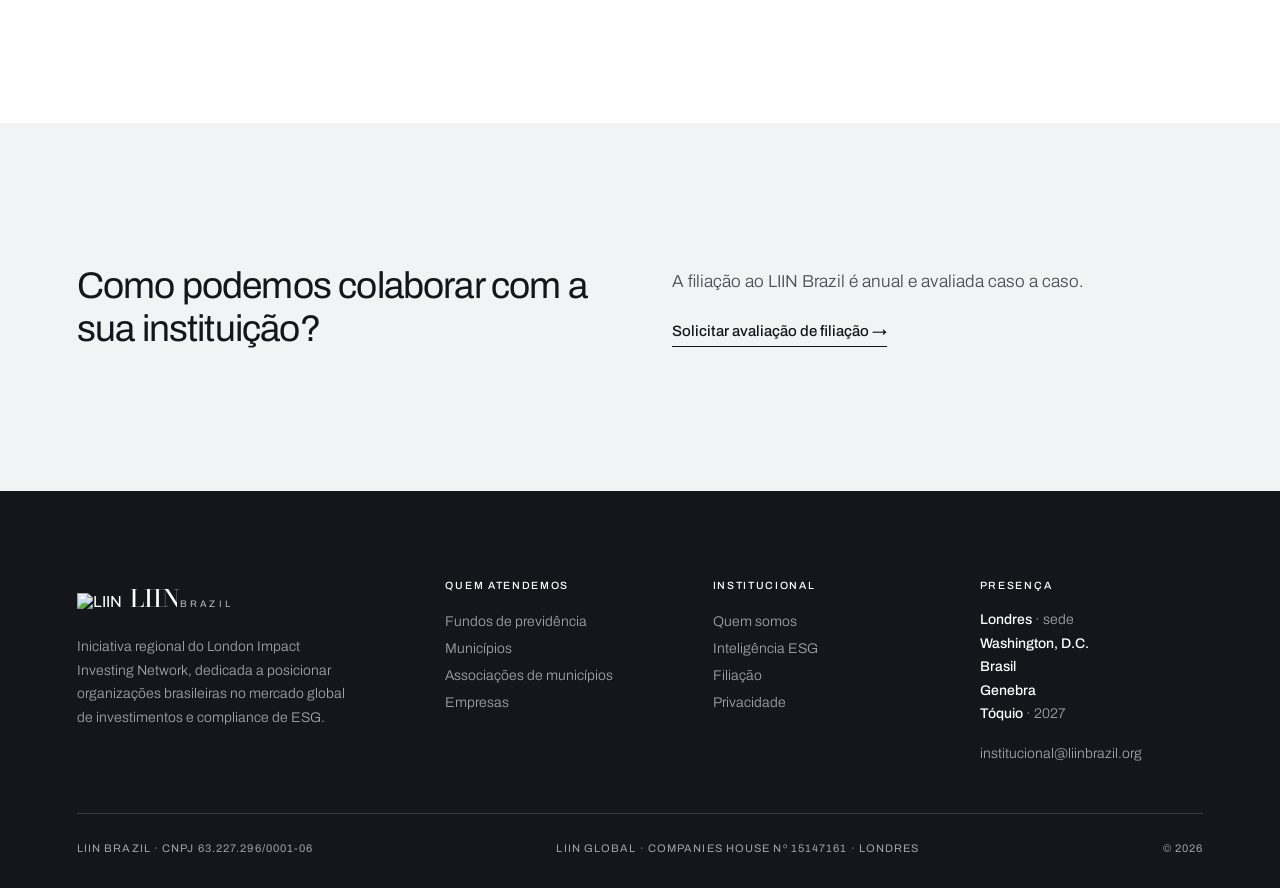
==== commit 25371356: "Add files via upload" ====
--- a/associacoes-de-municipios.html
+++ b/associacoes-de-municipios.html
@@ -22,13 +22,13 @@
 </head>
 <body>
 <nav class="nav" id="nav">
-  <a href="/" class="mark"><b>LIIN</b><i>BRAZIL</i></a>
+  <a href="/" class="mark"><img src="/img/liin-icon.png" alt="LIIN" class="mark-ico"><b>LIIN</b><i>BRAZIL</i></a>
   <div class="menu">
     <a href="/#audiencias">Quem atendemos</a>
-    <a href="/#modelo">Filiação</a>
+    <a href="/filiacao">Filiação</a>
     <a href="/inteligencia">Inteligência ESG</a>
     <a href="/quem-somos">Quem somos</a>
-    <a href="/#contato" class="pill">Portal do filiado</a>
+    <a href="/portal" class="pill">Portal do filiado</a>
   </div>
   <button class="bg" aria-label="Menu">≡</button>
 </nav>
@@ -70,14 +70,14 @@
     <h2 class="h-m">Como podemos colaborar com a sua instituição?</h2>
     <div>
       <p class="body" style="margin-bottom:26px">A filiação ao LIIN Brazil é anual e avaliada caso a caso.</p>
-      <a href="/#contato" class="lnk">Solicitar avaliação de filiação →</a>
+      <a href="/filiacao" class="lnk">Solicitar avaliação de filiação →</a>
     </div>
   </div>
 </section>
 <footer>
   <div class="f-top">
     <div>
-      <a href="/" class="mark"><b>LIIN</b><i>BRAZIL</i></a>
+      <a href="/" class="mark mark-v"><img src="/img/liin-icon.png" alt="LIIN" class="mark-ico"><span><b>LIIN</b><i>BRAZIL</i></span></a>
       <p>Iniciativa regional do London Impact Investing Network, dedicada a posicionar organizações brasileiras no mercado global de investimentos e compliance de ESG.</p>
     </div>
     <div class="f-col"><b>Quem atendemos</b>
@@ -88,11 +88,11 @@
     <div class="f-col"><b>Institucional</b>
       <a href="/quem-somos">Quem somos</a>
       <a href="/inteligencia">Inteligência ESG</a>
-      <a href="/#modelo">Filiação</a>
+      <a href="/filiacao">Filiação</a>
       <a href="/privacidade">Privacidade</a></div>
     <div class="f-col"><b>Presença</b>
       <p class="pres"><b>Londres</b> · sede<br><b>Washington, D.C.</b><br><b>Brasil</b><br><b>Genebra</b><br><b>Tóquio</b> · 2027</p>
-      <a href="mailto:kurt@liinbrazil.org" style="margin-top:14px">kurt@liinbrazil.org</a></div>
+      <a href="mailto:institucional@liinbrazil.org" style="margin-top:14px">institucional@liinbrazil.org</a></div>
   </div>
   <div class="f-bot">
     <span>LIIN BRAZIL · CNPJ 63.227.296/0001-06</span>
--- a/css/liin.css
+++ b/css/liin.css
@@ -57,6 +57,12 @@
 .nav.up .menu .pill{border-color:var(--line)}
 .menu .pill:hover{background:var(--magenta);border-color:var(--magenta);color:#fff;opacity:1}
 .bg{display:none;background:none;border:0;color:#fff;font-size:23px;cursor:pointer}
+.nav.open{background:#fff;box-shadow:0 1px 0 var(--line)}
+.nav.open .mark,.nav.open .bg{color:var(--ink)}
+.nav.open .menu{display:flex;flex-direction:column;align-items:flex-start;gap:22px;position:absolute;top:100%;left:0;right:0;
+       background:#fff;padding:10px var(--pad) 28px;border-bottom:1px solid var(--line);box-shadow:0 24px 48px rgba(15,17,22,.10)}
+.nav.open .menu a{color:var(--ink)}
+.nav.open .menu .pill{border-color:var(--line)}
 .nav.up .bg{color:var(--ink)}
 
 /* ── aberturas ── */
@@ -81,10 +87,10 @@
       margin-top:clamp(56px,7vw,104px);border-top:1px solid var(--line);padding-top:clamp(26px,3vw,40px)}
 .num{display:grid;grid-row:span 3;grid-template-rows:subgrid;row-gap:0}
 .num b,.imp b{font-family:var(--serif);font-weight:400;letter-spacing:-.03em;line-height:1;white-space:nowrap;
-       align-self:end;display:flex;align-items:baseline;gap:.12em}
-.num b{font-size:clamp(30px,3.9vw,54px)}
-.num b u,.imp b u{text-decoration:none;font-size:.46em;letter-spacing:-.01em}
-.num span{font-size:13.5px;line-height:1.55;color:var(--ink-70);font-weight:300;padding-top:18px;align-self:start}
+       align-self:end;display:flex;align-items:baseline;gap:.12em;color:var(--bordo);font-size:clamp(30px,2.4vw,44px)}
+.num b u,.imp b u{text-decoration:none;font-size:1em;letter-spacing:-.01em}
+.num b span,.imp b span{font-size:1em;line-height:1;padding:0;color:inherit;font-weight:inherit}
+.num>span{font-size:13.5px;line-height:1.55;color:var(--ink-70);font-weight:300;padding-top:18px;align-self:start}
 .num i,.imp i{font-style:normal;font-size:10px;letter-spacing:.16em;color:var(--ink-45);
        text-transform:uppercase;padding-top:12px;align-self:end}
 .num.gap b{color:var(--bordo)}
@@ -92,7 +98,7 @@
 .impact{display:grid;grid-template-columns:repeat(3,1fr);gap:var(--gut);grid-template-rows:auto auto auto;
         margin-top:clamp(44px,5vw,72px);padding-top:clamp(26px,3vw,38px);border-top:1px solid rgba(20,22,28,.28)}
 .imp{display:grid;grid-row:span 3;grid-template-rows:subgrid;row-gap:0}
-.imp b{color:var(--bordo);font-size:clamp(28px,3.5vw,48px)}
+
 .imp span{font-size:14px;line-height:1.55;color:var(--ink);font-weight:300;padding-top:16px;align-self:start;max-width:34ch}
 
 /* ── regulações ── */
@@ -133,9 +139,8 @@
 .aud p{font-size:14px;line-height:1.6;color:var(--ink-70);font-weight:300;margin-bottom:19px;align-self:start}
 .aud .lnk{font-size:13.5px;align-self:end;justify-self:start}
 
-.ideas{display:grid;grid-template-columns:repeat(3,1fr);gap:var(--gut);
-       grid-template-rows:auto auto auto auto;margin-top:clamp(48px,6vw,80px)}
-.idea{display:grid;grid-row:span 4;grid-template-rows:subgrid;row-gap:0}
+.ideas{display:grid;grid-template-columns:repeat(3,1fr);gap:var(--gut);margin-top:clamp(48px,6vw,80px);align-items:start}
+.idea{display:block}
 .idea .card-slot{aspect-ratio:3/2;margin-bottom:20px}
 .idea em{font-style:normal;font-size:10.5px;letter-spacing:.15em;color:var(--bordo);text-transform:uppercase;align-self:start}
 .idea h3{font-size:18px;line-height:1.28;letter-spacing:-.014em;margin:12px 0 14px;font-weight:500;align-self:start}
@@ -166,8 +171,10 @@
 .cred{background:var(--ink);color:#fff}
 .cred h2{color:#fff}
 .cred .body{color:rgba(255,255,255,.66)}
-.orgs{display:grid;grid-template-columns:repeat(7,1fr);gap:1px;background:rgba(255,255,255,.16);
+.orgs{display:grid;grid-template-columns:repeat(5,1fr);gap:1px;background:rgba(255,255,255,.16);
       margin-top:clamp(48px,6vw,80px);border:1px solid rgba(255,255,255,.16)}
+.orgs img{background:#fff;width:100%;height:78px;object-fit:contain;padding:16px 22px;display:block}
+.refs-tag{margin-top:38px;font-size:10px;letter-spacing:.2em;text-transform:uppercase;color:rgba(255,255,255,.52)}
 .orgs span{background:var(--ink);padding:26px 12px;text-align:center;font-size:11px;letter-spacing:.13em;
       color:rgba(255,255,255,.78);display:flex;align-items:center;justify-content:center;min-height:82px}
 /* faixa de credenciais — logos institucionais */
@@ -184,12 +191,27 @@
 .l-unpri{height:26px}
 .creds-mais{margin-top:22px;font-size:12.5px;letter-spacing:.1em;color:var(--ink-45)}
 .perfil{margin-top:24px}
-.refs{display:flex;flex-wrap:wrap;gap:26px;margin-top:34px}
+.refs{display:flex;flex-wrap:wrap;gap:26px;margin-top:16px}
 .refs a{font-size:13.5px;color:rgba(255,255,255,.68);border-bottom:1px solid rgba(255,255,255,.26);padding-bottom:4px;transition:.25s}
 .refs a:hover{color:#fff;border-color:#fff}
 
+/* ── divisor escuro (3b) ── */
+.band{background:#101218;padding:clamp(56px,7vw,92px) var(--pad)}
+.band h2{color:#fff;max-width:34ch}
+.reg2{padding-top:clamp(44px,5vw,72px)}
+
+/* ── relatórios especializados (6b) ── */
+.repx{background:#101218}
+.repx h2,.repx h3{color:#fff}
+.repx .body{color:rgba(255,255,255,.72)}
+.repx-card{max-width:400px;margin-top:clamp(40px,5vw,64px)}
+.repx-card .card-slot{display:block;aspect-ratio:3/2;margin-bottom:20px}
+.repx-card em{font-style:normal;font-size:10.5px;letter-spacing:.15em;color:var(--magenta);text-transform:uppercase}
+.repx-card h3{font-size:18px;line-height:1.28;letter-spacing:-.014em;margin:12px 0 16px;font-weight:500}
+.repx .lnk{color:#fff;border-color:rgba(255,255,255,.42)}
+
 /* ── liderança e mapa ── */
-.lead{display:grid;grid-template-columns:.85fr 1.15fr;gap:var(--gut);align-items:start}
+.lead{display:grid;grid-template-columns:minmax(240px,340px) 1fr;gap:var(--gut);align-items:start}
 .portrait{aspect-ratio:4/5;background:linear-gradient(160deg,#1B2130,#4A2233);position:relative}
 .portrait span{position:absolute;left:14px;bottom:12px;font-size:9px;letter-spacing:.2em;color:rgba(255,255,255,.34)}
 .portrait img{position:absolute;inset:0;width:100%;height:100%;object-fit:cover;display:block}
@@ -200,8 +222,19 @@
 .geo{background:#14161C;color:#fff}
 .geo h2{color:#fff}
 .geo .body{color:rgba(255,255,255,.66)}
-.map{margin-top:clamp(44px,5vw,68px);aspect-ratio:21/9;position:relative;overflow:hidden}
-.map img{position:absolute;inset:0;width:100%;height:100%;object-fit:cover;max-width:none}
+.map{margin-top:clamp(44px,5vw,68px)}
+.map img{display:block;width:100%;height:auto}
+.umb-c{text-align:center;padding-top:clamp(26px,3.2vw,40px);margin:0}
+.midia{margin-top:clamp(56px,7vw,92px)}
+.midia h2{color:#fff}
+.mid-grid{display:grid;grid-template-columns:repeat(3,1fr);gap:var(--gut);margin-top:clamp(28px,4vw,44px)}
+.mid-grid a{display:block}
+.mid-grid .box{aspect-ratio:3/2;position:relative;overflow:hidden;background:#0F1116;margin-bottom:16px}
+.mid-grid .box img{position:absolute;inset:0;width:100%;height:100%;object-fit:cover;max-width:none}
+.mid-grid em{font-style:normal;font-size:10.5px;letter-spacing:.15em;color:var(--magenta);text-transform:uppercase}
+.mid-grid h3{font-size:16.5px;line-height:1.34;letter-spacing:-.012em;margin:10px 0 12px;font-weight:500;color:#fff}
+.mid-grid .go{font-size:13px;font-weight:500;color:rgba(255,255,255,.78);border-bottom:1px solid rgba(255,255,255,.3);padding-bottom:4px;transition:.25s}
+.mid-grid a:hover .go{color:#fff;border-color:#fff}
 
 /* ── materiais e notícias ── */
 .mat{display:grid;grid-template-columns:repeat(3,1fr);gap:var(--gut);grid-template-rows:auto auto auto auto;margin-top:clamp(44px,5vw,70px)}
@@ -268,7 +301,7 @@
 
 @supports not (grid-template-rows:subgrid){
   .num,.imp,.aud article,.idea,.mat>a{display:block;grid-row:auto}
-  .num b,.imp b{display:flex}
+  .num b,.imp b{display:flex;font-size:42px}
 }
 
 /* ── responsivo ── */
@@ -281,22 +314,24 @@
   .imp{display:block;grid-row:auto;padding-bottom:26px}
   .aud,.ideas,.mat{grid-template-columns:1fr;grid-template-rows:none}
   .aud article,.idea,.mat>a{display:block;grid-row:auto;margin-bottom:22px}
-  .orgs{grid-template-columns:repeat(4,1fr)}
+  .orgs{grid-template-columns:repeat(3,1fr)}
   .creds ul{gap:24px}
   .l-lgim,.l-pnud{height:36px}
   .l-bid{height:21px}
   .l-ifc{height:19px}
   .l-unpri{height:21px}
   .svc-r,.frow{grid-template-columns:1fr;gap:10px}
+  .mid-grid{grid-template-columns:1fr 1fr}
   .model .two .body{padding-top:0}
   .svc-r em{display:none}
   .f-top{grid-template-columns:1fr 1fr}
-  .map{aspect-ratio:4/3}
   .hero-art{aspect-ratio:16/7}
   .portrait{max-width:340px}
 }
 @media(max-width:600px){
   .nums{grid-template-columns:1fr;grid-template-rows:repeat(15,auto)}
+  .num b,.imp b{font-size:46px}
+  .mid-grid{grid-template-columns:1fr}
   .f2,.orgs,.f-top,.stats{grid-template-columns:1fr}
   .orgs span{min-height:64px}
 }
--- a/css/liin-desktop.css
+++ b/css/liin-desktop.css
@@ -0,0 +1,8 @@
+/* ════════════════════════════════════════════════════════════════
+   LIIN BRAZIL — CAMADA VISUAL DO DESKTOP
+   Este arquivo só é aplicado em telas a partir de 1001px de largura
+   (o <link> que o carrega tem media="(min-width:1001px)").
+   Regra de trabalho: toda modificação visual da versão desktop
+   entra AQUI. Nada escrito neste arquivo tem qualquer efeito
+   na versão para smartphones.
+   ════════════════════════════════════════════════════════════════ */
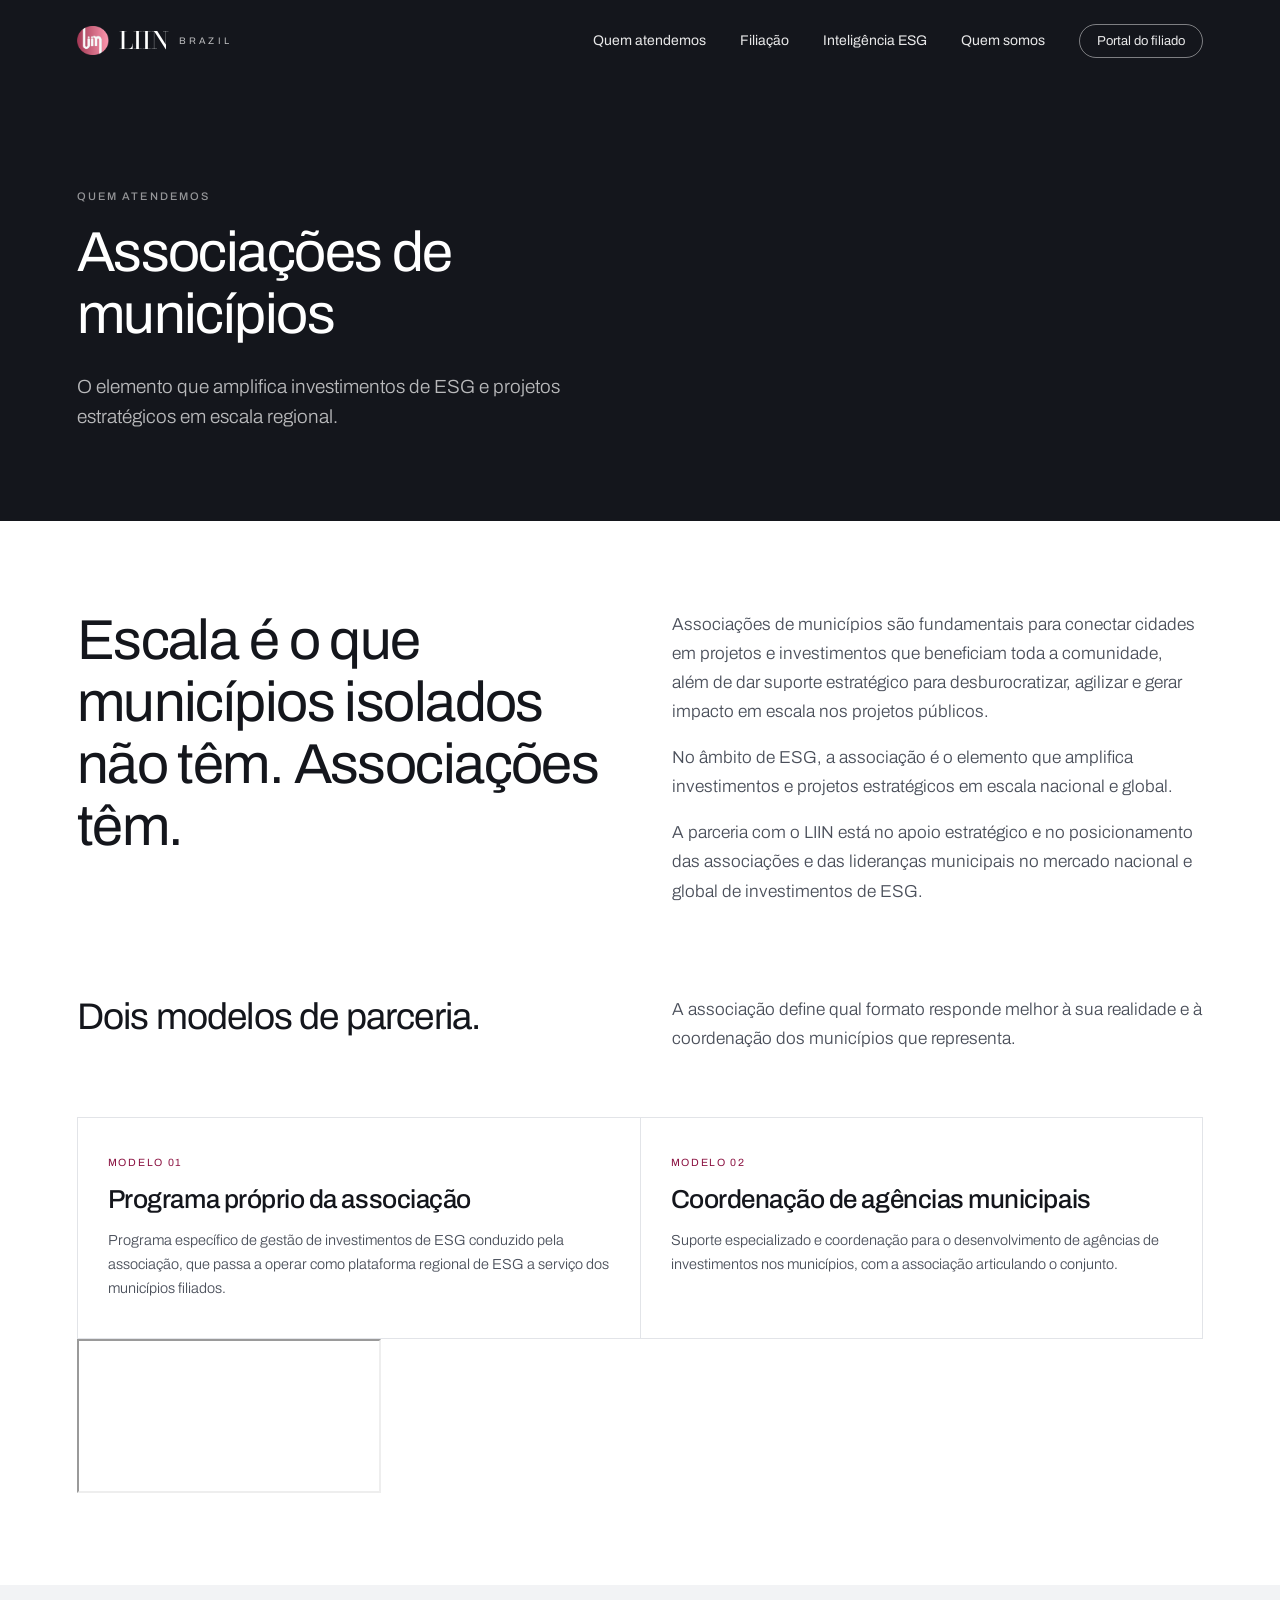
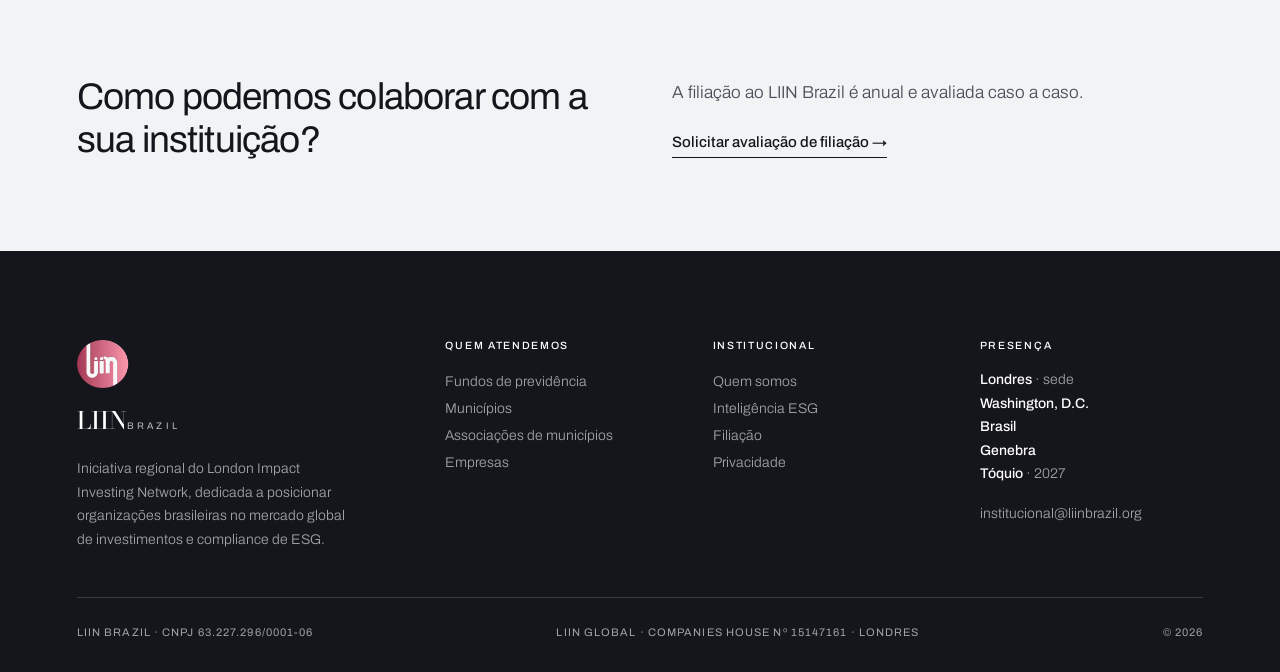
==== commit 737e6577: "Add files via upload" ====
--- a/associacoes-de-municipios.html
+++ b/associacoes-de-municipios.html
@@ -64,6 +64,13 @@
       <p>Suporte especializado e coordenação para o desenvolvimento de agências de investimentos nos municípios, com a associação articulando o conjunto.</p>
     </div>
   </div>
+  <div class="video video-c rv">
+      <iframe src="https://www.youtube-nocookie.com/embed/b8YjVeXKl7I"
+              title="Vídeo do LIIN Brazil sobre agências de investimentos de ESG"
+              loading="lazy" referrerpolicy="strict-origin-when-cross-origin"
+              allow="accelerometer; clipboard-write; encrypted-media; gyroscope; picture-in-picture; web-share"
+              allowfullscreen></iframe>
+  </div>
 </section>
 <section class="s cta">
   <div class="two rv">
--- a/css/liin.css
+++ b/css/liin.css
@@ -47,6 +47,11 @@
 .nav.up{background:#fff;padding:15px var(--pad);box-shadow:0 1px 0 var(--line)}
 .mark{display:flex;align-items:baseline;gap:8px;color:#fff;transition:color .45s}
 .nav.up .mark{color:var(--ink)}
+.mark{display:flex;align-items:center;gap:10px}
+.mark-ico{width:32px;height:auto;flex:none;display:block}
+.mark-v{flex-direction:column;align-items:flex-start;gap:14px}
+.mark-v .mark-ico{width:52px}
+.mark-v span{display:block}
 .mark b{font-family:var(--serif);font-size:24px;font-weight:500}
 .mark i{font-style:normal;font-size:9.5px;letter-spacing:.34em;opacity:.72}
 .menu{display:flex;align-items:center;gap:34px}
@@ -75,7 +80,8 @@
 .hero h1 em{font-style:normal;font-weight:600}
 .hero .lnk{margin-top:clamp(30px,4vw,48px)}
 
-.top{background:#14161C;color:#fff;padding:clamp(130px,15vw,190px) var(--pad) clamp(56px,7vw,88px)}
+.top{background:#14161C;color:#fff;padding:clamp(130px,15vw,190px) var(--pad) clamp(56px,7vw,88px);
+     min-height:clamp(420px,46vh,560px);display:flex;flex-direction:column;justify-content:flex-end}
 .top .eyebrow{display:block;color:rgba(255,255,255,.55);margin-bottom:20px}
 .top h1{color:#fff;max-width:16ch}
 .top p{color:rgba(255,255,255,.7);font-size:clamp(16px,1.5vw,19px);line-height:1.6;max-width:52ch;margin-top:26px;font-weight:300}
@@ -95,11 +101,13 @@
        text-transform:uppercase;padding-top:12px;align-self:end}
 .num.gap b{color:var(--bordo)}
 
-.impact{display:grid;grid-template-columns:repeat(3,1fr);gap:var(--gut);grid-template-rows:auto auto auto;
+.impact{display:grid;grid-template-columns:repeat(4,1fr);gap:var(--gut);grid-template-rows:auto auto auto;
         margin-top:clamp(44px,5vw,72px);padding-top:clamp(26px,3vw,38px);border-top:1px solid rgba(20,22,28,.28)}
 .imp{display:grid;grid-row:span 3;grid-template-rows:subgrid;row-gap:0}
 
-.imp span{font-size:14px;line-height:1.55;color:var(--ink);font-weight:300;padding-top:16px;align-self:start;max-width:34ch}
+/* unidade do valor: forma curta é o padrão (celular); a longa entra em css/liin-desktop.css */
+.un-l{display:none}
+.imp>span{font-size:14px;line-height:1.55;color:var(--ink);font-weight:300;padding-top:16px;align-self:start;max-width:34ch}
 
 /* ── regulações ── */
 .reg{background:var(--cool)}
@@ -138,8 +146,13 @@
 .aud h3{font-size:19px;letter-spacing:-.014em;margin-bottom:11px;font-weight:500;align-self:start}
 .aud p{font-size:14px;line-height:1.6;color:var(--ink-70);font-weight:300;margin-bottom:19px;align-self:start}
 .aud .lnk{font-size:13.5px;align-self:end;justify-self:start}
-
-.ideas{display:grid;grid-template-columns:repeat(3,1fr);gap:var(--gut);margin-top:clamp(48px,6vw,80px);align-items:start}
+/* box inteiro clicável: o link existente cobre o cartão */
+.aud article{position:relative}
+.aud article .lnk::after{content:"";position:absolute;inset:0;z-index:1}
+.aud article:hover{cursor:pointer}
+.aud article:hover .lnk{gap:19px;color:var(--bordo);border-color:var(--bordo)}
+
+.ideas{display:grid;grid-template-columns:repeat(2,1fr);gap:var(--gut);margin-top:clamp(48px,6vw,80px);align-items:start}
 .idea{display:block}
 .idea .card-slot{aspect-ratio:3/2;margin-bottom:20px}
 .idea em{font-style:normal;font-size:10.5px;letter-spacing:.15em;color:var(--bordo);text-transform:uppercase;align-self:start}
@@ -150,6 +163,45 @@
 .model{background:var(--cool)}
 .model .two h2{font-size:clamp(28px,3.5vw,48px);text-wrap:balance}
 .model .two .body{padding-top:clamp(2px,1.7vw,25px)}
+.model-cta{margin-top:clamp(24px,2.6vw,34px)}
+.btn-o{display:inline-block;padding:14px 26px;border:1px solid var(--ink);color:var(--ink);
+       font-size:14px;font-weight:500;letter-spacing:.01em;transition:.25s}
+.btn-o:hover{background:var(--ink);color:#fff}
+/* ── provérbio (filiação) ── */
+.prov{background:var(--cool)}
+.prov-g{display:grid;grid-template-columns:1fr 1fr;gap:var(--gut);align-items:center}
+.prov blockquote{font-family:var(--serif);font-size:clamp(21px,2.3vw,32px);line-height:1.26;letter-spacing:-.018em;margin:0}
+.prov cite{display:block;margin-top:20px;font-family:var(--sans);font-style:normal;font-size:10.5px;letter-spacing:.2em;text-transform:uppercase;color:var(--ink-70)}
+.porque .body{max-width:62ch}
+
+/* ── roteiro da filiação ── */
+.road-s-wrap{background:#14161C}
+.road-s-wrap h2,.road-s-wrap .h-m{color:#fff}
+.road-s-wrap .body{color:rgba(255,255,255,.72)}
+.road{margin-top:clamp(44px,5vw,72px)}
+.road-s{display:grid;grid-template-columns:132px 1fr;gap:var(--gut);padding:clamp(30px,3.4vw,44px) 0;position:relative}
+.road-s+.road-s{border-top:1px solid rgba(255,255,255,.13)}
+.road-s em{font-family:var(--serif);font-style:normal;font-size:clamp(46px,5vw,72px);line-height:.86;color:transparent;-webkit-text-stroke:1px rgba(255,255,255,.52)}
+.road-s h3{color:#fff;font-size:clamp(17px,1.7vw,21px);line-height:1.28;letter-spacing:-.014em;font-weight:500;margin-bottom:12px}
+.road-s p{color:rgba(255,255,255,.68);font-size:15px;line-height:1.62;font-weight:300;max-width:62ch}
+.road-s::after{content:"";position:absolute;left:38px;bottom:-5px;width:9px;height:9px;border-radius:50%;background:var(--magenta)}
+.road-s:last-child::after{display:none}
+
+/* ── portal do filiado ── */
+.login-s{padding-top:clamp(54px,6vw,90px)}
+.login{max-width:400px}
+.login-mk{margin-bottom:clamp(34px,4vw,50px)}
+.login-mk .mark-ico{width:62px}
+.login-f{display:grid;gap:20px}
+.login-f label{display:block;font-size:11px;letter-spacing:.14em;text-transform:uppercase;color:var(--ink-70);margin-bottom:9px}
+.login-f input{width:100%;padding:13px 14px;border:1px solid var(--field);background:#fff;font:inherit;font-size:15px;color:var(--ink)}
+.login-f input:focus{outline:none;border-color:var(--ink)}
+.login-f .btn{padding:15px 20px;border:0;background:var(--ink);color:#fff;font:inherit;font-size:14px;font-weight:500;letter-spacing:.01em;cursor:pointer;transition:.25s}
+.login-f .btn:hover{background:var(--bordo)}
+.login-msg{font-size:13.5px;color:var(--bordo);margin:0}
+.login-alt{margin-top:36px}
+
+.filiacao-band{background:#101218}
 .svc,.focus-rows{margin-top:clamp(44px,5vw,72px);border-top:1px solid var(--ink)}
 .svc-r{display:grid;grid-template-columns:56px 1fr 1.45fr;gap:var(--gut);padding:clamp(24px,3vw,36px) 0;
        border-bottom:1px solid var(--line);align-items:start}
@@ -190,15 +242,23 @@
 .l-ifc{height:24px}
 .l-unpri{height:26px}
 .creds-mais{margin-top:22px;font-size:12.5px;letter-spacing:.1em;color:var(--ink-45)}
+/* faixa única: atuação profissional + experiência em investimentos
+   entre as duas linhas cinzas (duas colunas no desktop) */
+.lead-band{margin-top:clamp(32px,3.6vw,46px);padding:28px 0;
+      border-top:1px solid var(--line);border-bottom:1px solid var(--line)}
+.lead-band .creds{margin-top:0;padding-top:0;border-top:0}
+.stats-b{margin-top:34px}
+.stats-b .eyebrow{display:block;margin-bottom:22px}
+.lead-band .stats{margin-top:0;padding-top:0;border-top:0}
 .perfil{margin-top:24px}
 .refs{display:flex;flex-wrap:wrap;gap:26px;margin-top:16px}
 .refs a{font-size:13.5px;color:rgba(255,255,255,.68);border-bottom:1px solid rgba(255,255,255,.26);padding-bottom:4px;transition:.25s}
 .refs a:hover{color:#fff;border-color:#fff}
 
 /* ── divisor escuro (3b) ── */
-.band{background:#101218;padding:clamp(56px,7vw,92px) var(--pad)}
-.band h2{color:#fff;max-width:34ch}
-.reg2{padding-top:clamp(44px,5vw,72px)}
+.band{background:#101218;padding:clamp(34px,3.6vw,48px) var(--pad)}
+.band h2{color:#fff;max-width:60ch;margin:0 auto;text-align:center;font-size:clamp(17px,1.6vw,22px);line-height:1.4;letter-spacing:-.008em;font-weight:400}
+.reg2{padding-top:clamp(28px,3vw,44px)}
 
 /* ── relatórios especializados (6b) ── */
 .repx{background:#101218}
@@ -312,8 +372,10 @@
   .nums{grid-template-columns:1fr 1fr;grid-template-rows:repeat(6,auto)}
   .impact{grid-template-columns:1fr;grid-template-rows:none}
   .imp{display:block;grid-row:auto;padding-bottom:26px}
+  .imp>span,.imp i{display:block}
   .aud,.ideas,.mat{grid-template-columns:1fr;grid-template-rows:none}
   .aud article,.idea,.mat>a{display:block;grid-row:auto;margin-bottom:22px}
+  .aud .card-slot{aspect-ratio:16/9}   /* 75% da altura de 4/3 */
   .orgs{grid-template-columns:repeat(3,1fr)}
   .creds ul{gap:24px}
   .l-lgim,.l-pnud{height:36px}
@@ -321,8 +383,15 @@
   .l-ifc{height:19px}
   .l-unpri{height:21px}
   .svc-r,.frow{grid-template-columns:1fr;gap:10px}
+  .prov-g{grid-template-columns:1fr;gap:26px}
+  .road-s{grid-template-columns:1fr;gap:14px}
+  .road-s::after{left:0}
+  .mark-ico{width:27px}
   .mid-grid{grid-template-columns:1fr 1fr}
+  .impact{grid-template-columns:1fr 1fr}
+  .ideas{grid-template-columns:1fr}
   .model .two .body{padding-top:0}
+  .model-cta{margin-top:22px}
   .svc-r em{display:none}
   .f-top{grid-template-columns:1fr 1fr}
   .hero-art{aspect-ratio:16/7}
@@ -331,9 +400,16 @@
 @media(max-width:600px){
   .nums{grid-template-columns:1fr;grid-template-rows:repeat(15,auto)}
   .num b,.imp b{font-size:46px}
+  .top{min-height:0}
+  .band h2{text-align:left;font-size:17px}
   .mid-grid{grid-template-columns:1fr}
   .f2,.orgs,.f-top,.stats{grid-template-columns:1fr}
   .orgs span{min-height:64px}
+}
+/* telas estreitas: em duas colunas "R$ 5,7 mi" a 46px não cabe e a página
+   passa a rolar de lado. Coluna única preserva o corpo do número. */
+@media(max-width:389px){
+  .impact{grid-template-columns:1fr}
 }
 @media(prefers-reduced-motion:reduce){
   *{transition-duration:.001s!important;animation:none!important}
--- a/css/liin-desktop.css
+++ b/css/liin-desktop.css
@@ -6,3 +6,78 @@
    entra AQUI. Nada escrito neste arquivo tem qualquer efeito
    na versão para smartphones.
    ════════════════════════════════════════════════════════════════ */
+
+/* ── 1 · seção do mapa-múndi ──
+   Duas colunas de texto: a esquerda com corpo maior, a direita com o
+   corpo menor. A coluna da esquerda avança para a direita da tela e a
+   chamada fecha em cinco linhas, o que reduz a altura do pano de fundo. */
+.stmt{min-height:0}
+.stmt::after{
+  background:linear-gradient(90deg,
+    rgba(15,17,22,.66) 0%,
+    rgba(15,17,22,.42) 54%,
+    rgba(15,17,22,.16) 100%)}
+.stmt>img{filter:brightness(1.75) saturate(1.06)}
+.stmt-in{
+  max-width:1500px;
+  grid-template-columns:minmax(0,1.4fr) minmax(0,1fr);
+  gap:clamp(40px,3.9vw,56px);
+  padding-top:clamp(60px,5.6vw,84px);
+  padding-bottom:clamp(60px,5.6vw,84px)}
+.stmt h2{
+  max-width:none;
+  font-size:clamp(30px,3.5vw,50px);
+  line-height:1.14;
+  text-shadow:0 2px 26px rgba(10,11,15,.55)}
+.stmt .body{max-width:46ch;text-shadow:0 1px 18px rgba(10,11,15,.6)}
+
+/* ── 2 · ritmo vertical entre seções ──
+   O respiro das seções cai de até 168px para até 112px. Quando duas
+   seções de fundo branco se seguem, a de baixo perde o respiro
+   superior: a separação passa a ser dada só pela seção de cima.
+   Seções com fundo próprio (cinza ou escuro) mantêm os dois respiros. */
+.s{padding-top:clamp(72px,7vw,112px);padding-bottom:clamp(72px,7vw,112px)}
+.s.reg2{padding-top:clamp(26px,2.6vw,40px)}
+.s.login-s{padding-top:clamp(50px,5vw,80px)}
+.s:not(.reg,.reg2,.pull,.model,.cred,.geo,.ct,.cta,.road-s-wrap,.prov,.repx,.login-s,.filiacao-band)
+ + .s:not(.reg,.reg2,.pull,.model,.cred,.geo,.ct,.cta,.road-s-wrap,.prov,.repx,.login-s,.filiacao-band){
+  padding-top:0}
+
+/* ── 3 · botão "Sobre a filiação LIIN" ──
+   Sai da coluna da esquerda e passa a fechar a coluna da direita,
+   logo abaixo do parágrafo. No celular já era essa a ordem. */
+.model .two{row-gap:0}
+.model .two>h2{grid-row:1/span 2}
+.model .two>.body{grid-column:2}
+.model .two .model-cta{grid-column:2;align-self:start;margin-top:clamp(24px,2.2vw,32px)}
+
+/* ── 4 · painéis de inteligência na home ──
+   Três cartões por linha: radar de financiamento, dashboard e radar
+   regulatório. */
+.ideas{grid-template-columns:repeat(3,1fr)}
+
+/* ── 5 · faixa de credenciais em "Quem somos" ──
+   Atuação profissional e experiência em investimentos lado a lado,
+   dentro das mesmas duas linhas cinzas. */
+.lead-band{
+  display:grid;
+  grid-template-columns:minmax(0,1fr) minmax(0,1fr);
+  gap:var(--gut);
+  align-items:start;
+  padding:clamp(26px,2.6vw,34px) 0}
+.lead-band .stats-b{margin-top:0}
+.lead-band .stats{grid-template-columns:1fr;gap:clamp(18px,1.8vw,24px)}
+.lead-band .creds ul{gap:clamp(20px,2.1vw,32px);row-gap:24px}
+.lead-band .l-lgim,.lead-band .l-pnud{height:38px}
+.lead-band .l-bid{height:23px}
+.lead-band .l-ifc{height:21px}
+.lead-band .l-unpri{height:23px}
+
+/* ── 6 · valores da faixa de impacto ──
+   No desktop a unidade aparece por extenso — "R$ 2,5 bilhões", "R$ 5,7
+   milhões". No celular fica a forma curta, definida em css/liin.css.
+   O corpo é reduzido só nesta faixa para o texto longo caber nas quatro
+   colunas. */
+.un-l{display:block}
+.un-s{display:none}
+.imp b{font-size:clamp(26px,2.15vw,42px)}
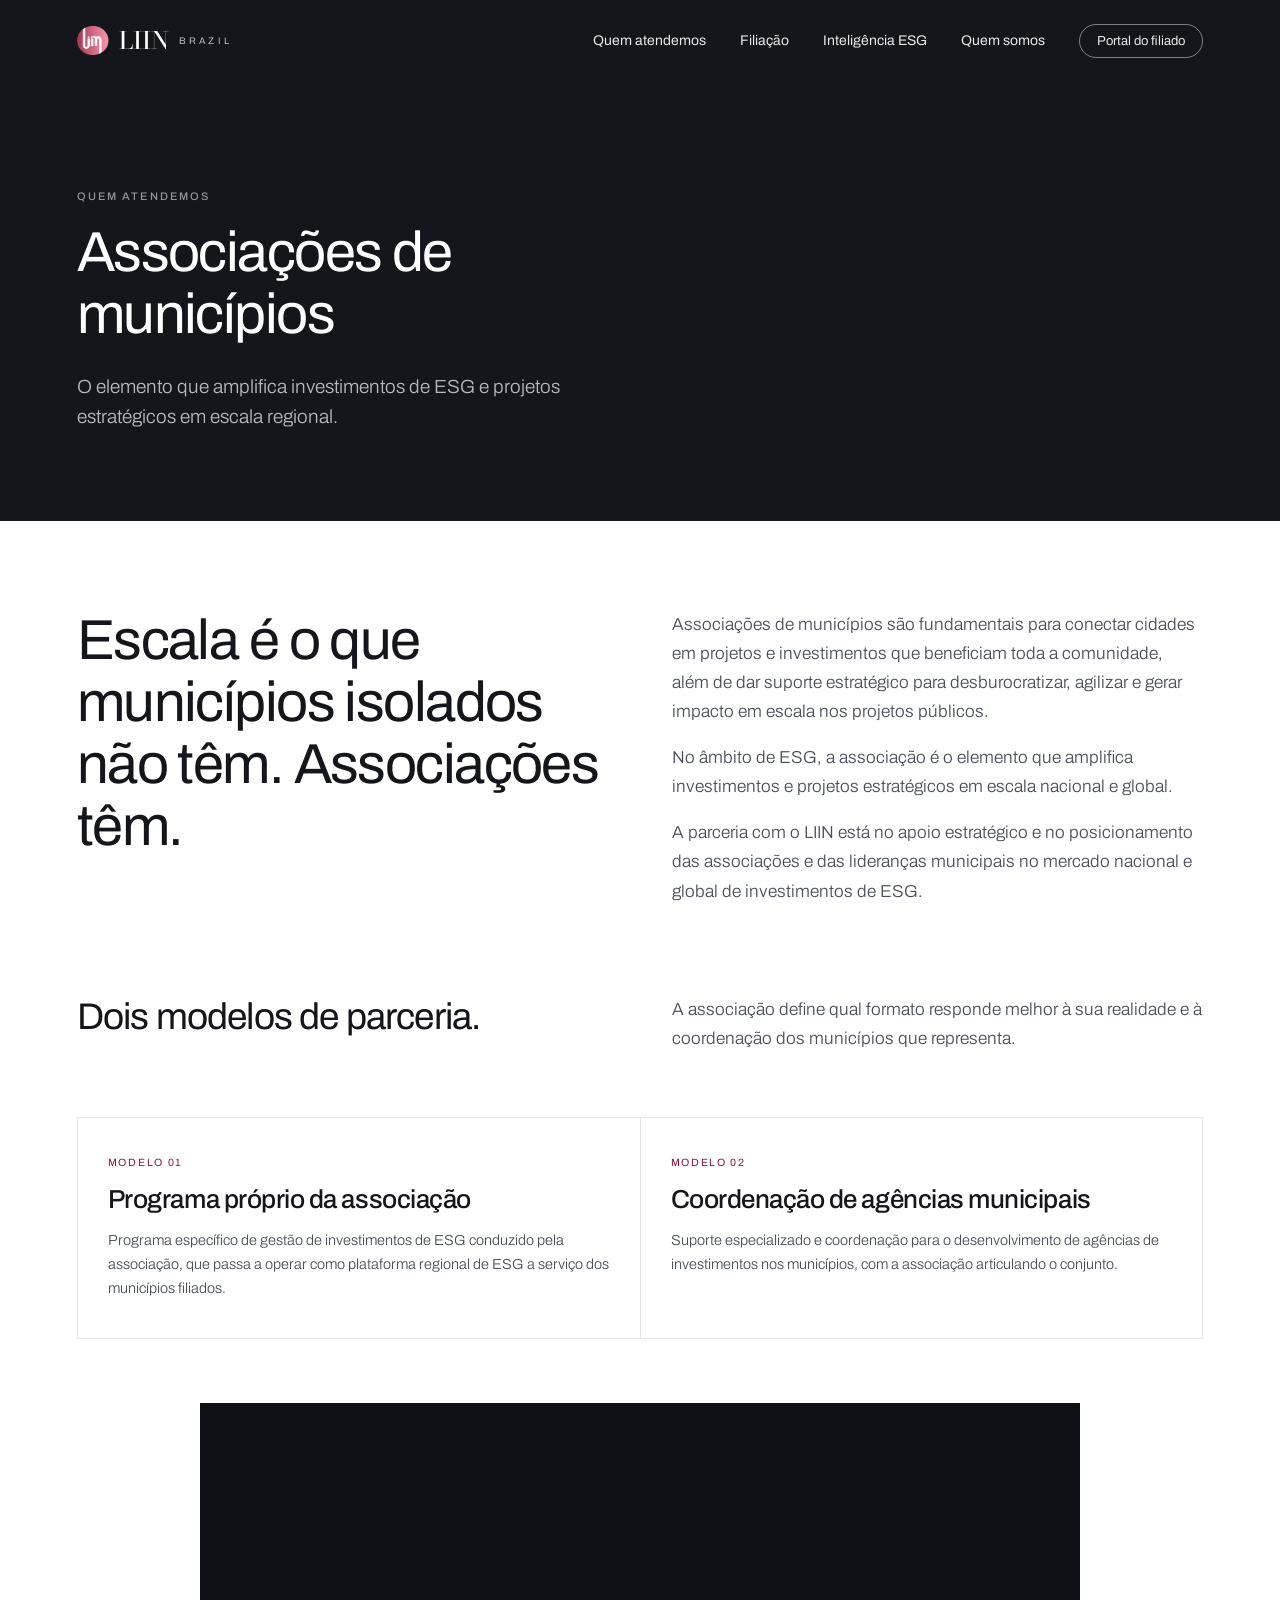
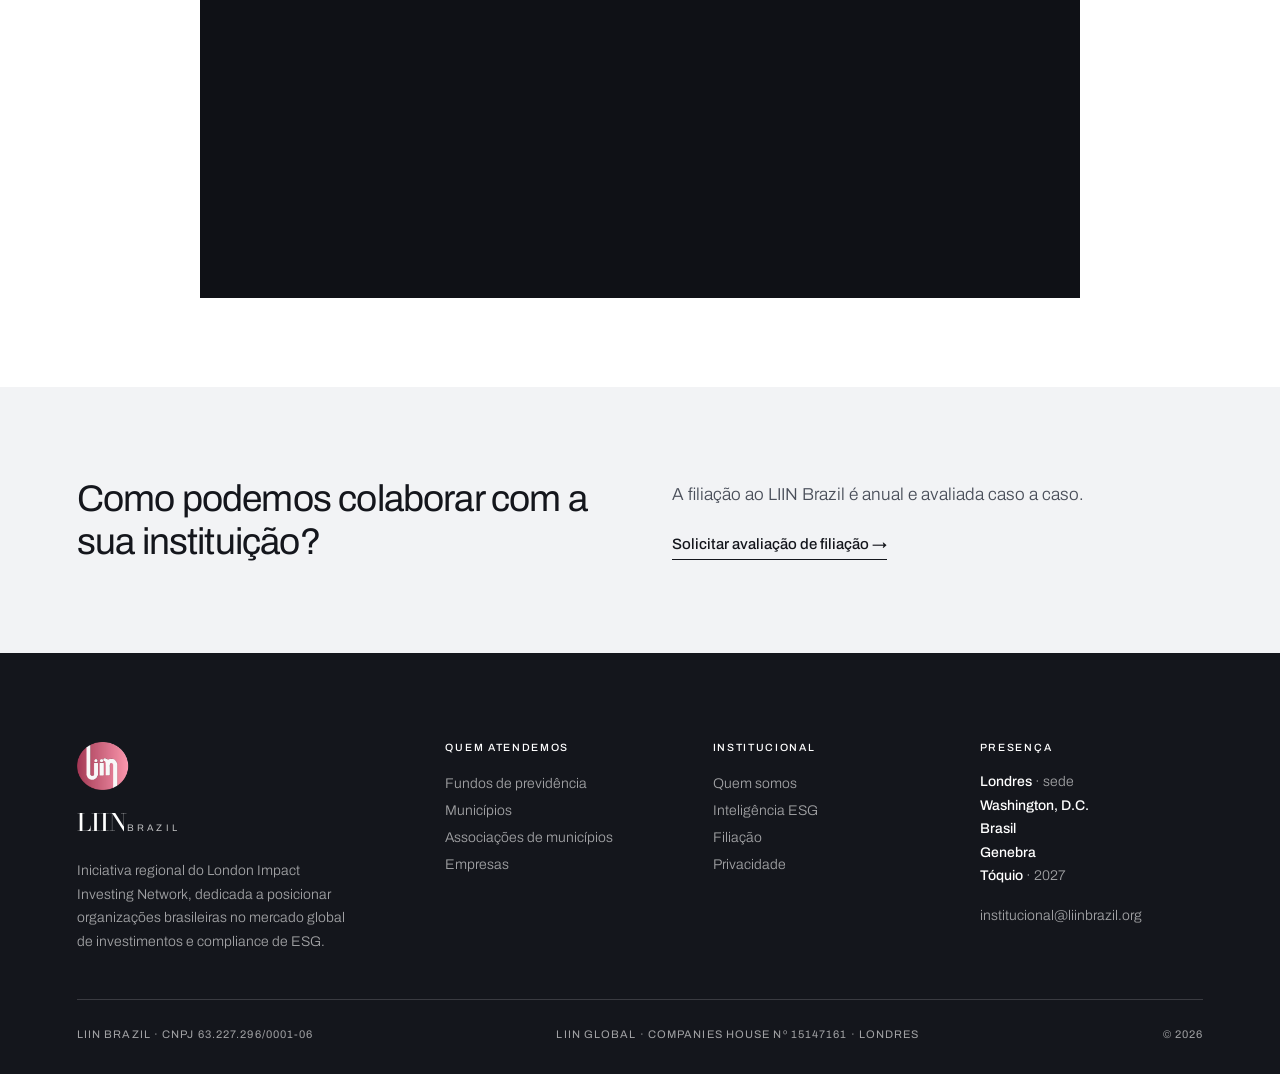
==== commit 75919e73: "Favicon: logo da LIIN em todas as páginas (PNG 16–512 gerados de img/liin-icon.png)" ====
--- a/associacoes-de-municipios.html
+++ b/associacoes-de-municipios.html
@@ -13,7 +13,9 @@
 <meta property="og:image" content="https://liinbrazil.org/img/og-liin.png">
 <meta name="twitter:card" content="summary_large_image">
 <meta name="theme-color" content="#14161C">
-<link rel="icon" href="/favicon.svg" type="image/svg+xml">
+<link rel="icon" href="/img/icons/icon-32.png" type="image/png" sizes="32x32">
+<link rel="icon" href="/img/icons/icon-192.png" type="image/png" sizes="192x192">
+<link rel="apple-touch-icon" href="/img/icons/icon-180.png">
 <link rel="preconnect" href="https://fonts.googleapis.com">
 <link rel="preconnect" href="https://fonts.gstatic.com" crossorigin>
 <link href="https://fonts.googleapis.com/css2?family=Archivo:wght@300;400;500;600&family=Bodoni+Moda:opsz,wght@6..96,400;6..96,500&display=swap" rel="stylesheet">
--- a/css/liin.css
+++ b/css/liin.css
@@ -174,6 +174,15 @@
 .prov cite{display:block;margin-top:20px;font-family:var(--sans);font-style:normal;font-size:10.5px;letter-spacing:.2em;text-transform:uppercase;color:var(--ink-70)}
 .porque .body{max-width:62ch}
 
+/* ── vídeo incorporado ──
+   Componente novo, usado nas páginas de municípios e de associações.
+   As regras ficam aqui porque valem para as duas versões; a coluna dupla
+   da faixa cinza cai para uma coluna no bloco de até 1000px, como o resto. */
+.video{position:relative;aspect-ratio:16/9;overflow:hidden;background:#0F1116}
+.video iframe{position:absolute;inset:0;width:100%;height:100%;border:0;display:block}
+.video-c{max-width:880px;margin:clamp(44px,5vw,72px) auto 0}
+.pull-g{display:grid;grid-template-columns:1fr 1fr;gap:var(--gut);align-items:center}
+
 /* ── roteiro da filiação ── */
 .road-s-wrap{background:#14161C}
 .road-s-wrap h2,.road-s-wrap .h-m{color:#fff}
@@ -241,6 +250,8 @@
 .l-bid{height:26px}
 .l-ifc{height:24px}
 .l-unpri{height:26px}
+.l-worldbank{height:48px}
+.l-fomin{height:44px}
 .creds-mais{margin-top:22px;font-size:12.5px;letter-spacing:.1em;color:var(--ink-45)}
 /* faixa única: atuação profissional + experiência em investimentos
    entre as duas linhas cinzas (duas colunas no desktop) */
@@ -384,6 +395,7 @@
   .l-unpri{height:21px}
   .svc-r,.frow{grid-template-columns:1fr;gap:10px}
   .prov-g{grid-template-columns:1fr;gap:26px}
+  .pull-g{grid-template-columns:1fr;gap:32px}
   .road-s{grid-template-columns:1fr;gap:14px}
   .road-s::after{left:0}
   .mark-ico{width:27px}
--- a/css/liin-desktop.css
+++ b/css/liin-desktop.css
@@ -61,17 +61,24 @@
    dentro das mesmas duas linhas cinzas. */
 .lead-band{
   display:grid;
-  grid-template-columns:minmax(0,1fr) minmax(0,1fr);
+  grid-template-columns:minmax(0,1.25fr) minmax(0,1fr);
   gap:var(--gut);
   align-items:start;
   padding:clamp(26px,2.6vw,34px) 0}
 .lead-band .stats-b{margin-top:0}
-.lead-band .stats{grid-template-columns:1fr;gap:clamp(18px,1.8vw,24px)}
-.lead-band .creds ul{gap:clamp(20px,2.1vw,32px);row-gap:24px}
-.lead-band .l-lgim,.lead-band .l-pnud{height:38px}
-.lead-band .l-bid{height:23px}
-.lead-band .l-ifc{height:21px}
-.lead-band .l-unpri{height:23px}
+/* os três números em uma linha horizontal */
+.lead-band .stats{grid-template-columns:repeat(3,1fr);gap:clamp(18px,1.6vw,26px)}
+.lead-band .stats b{font-size:clamp(20px,2vw,32px)}
+/* logos maiores, para terem a mesma presença visual dos números */
+.lead-band .creds ul{row-gap:26px}   /* o espaçamento horizontal é o do arquivo base */
+.lead-band .l-lgim,.lead-band .l-pnud{height:59px}
+.lead-band .l-bid{height:35px}
+.lead-band .l-ifc{height:32px}
+.lead-band .l-unpri{height:35px}
+/* o arquivo do Banco Mundial tem margem vazia: a tinta ocupa 92% da altura.
+   A altura maior compensa, para a marca ficar do mesmo tamanho das outras. */
+.lead-band .l-worldbank{height:64px}
+.lead-band .l-fomin{height:59px}
 
 /* ── 6 · valores da faixa de impacto ──
    No desktop a unidade aparece por extenso — "R$ 2,5 bilhões", "R$ 5,7
